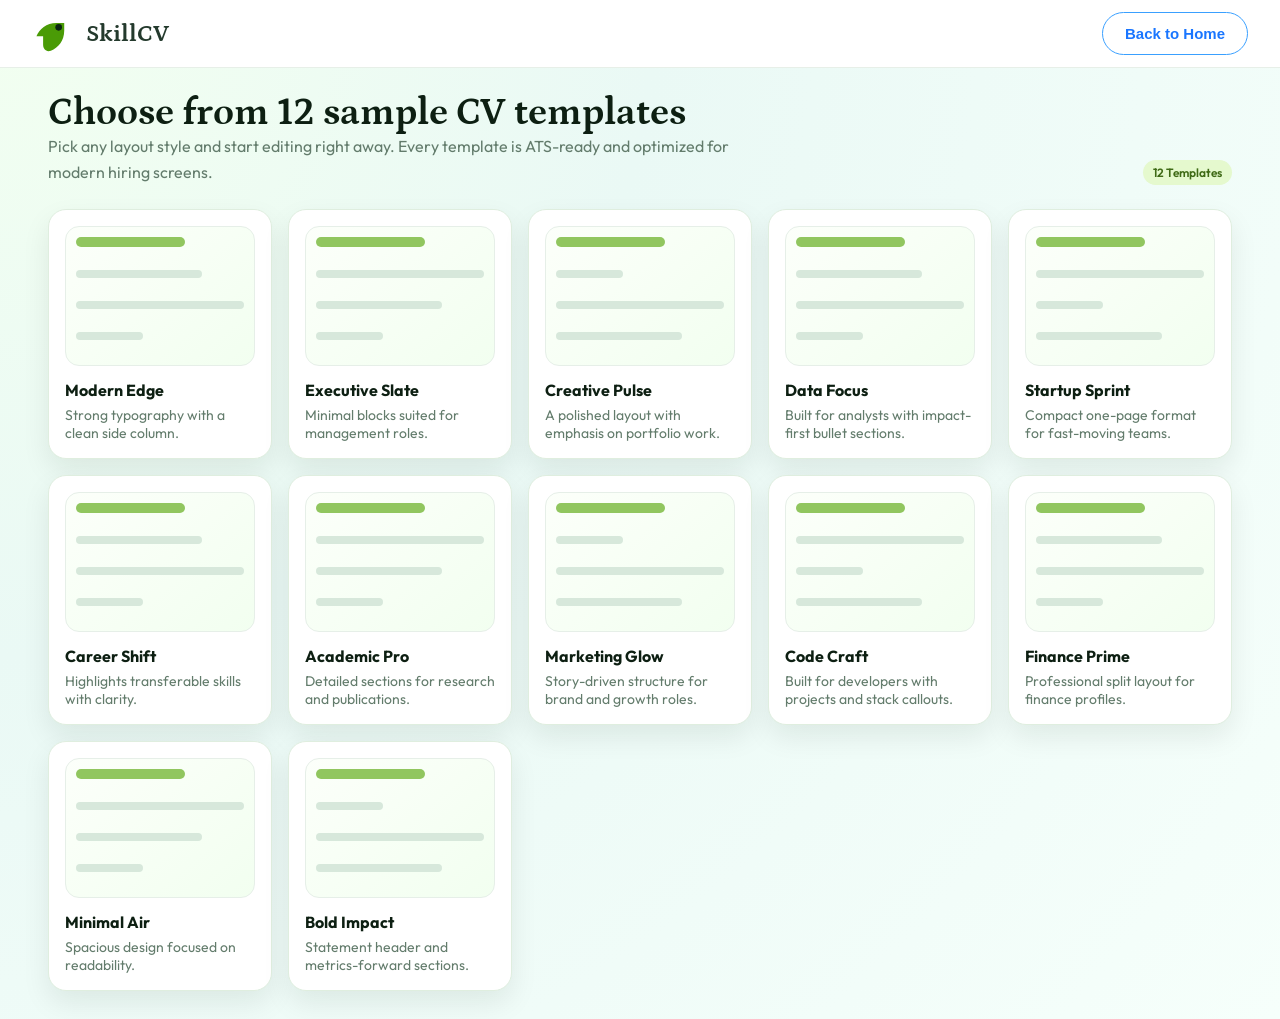
==== templates.html @ 5eb7d99f "Add templates page and implement navigation to it from home" ====
<!DOCTYPE html>
<html lang="en">
	<head>
		<meta charset="UTF-8" />
		<meta name="viewport" content="width=device-width, initial-scale=1.0" />
		<title>SkillCV - CV Templates</title>
		<link rel="stylesheet" href="style.css" />
		<link rel="preconnect" href="https://fonts.googleapis.com" />
		<link rel="preconnect" href="https://fonts.gstatic.com" crossorigin />
		<link
			href="https://fonts.googleapis.com/css2?family=Outfit:wght@300;400;500;600;700&family=Petrona:wght@400;500;600;700&display=swap"
			rel="stylesheet"
		/>
	</head>
	<body>
		<div class="page">
			<header class="site-header">
				<div class="brand">
					<span class="brand-mark" aria-hidden="true">
						<svg viewBox="0 0 36 36" role="img" aria-label="SkillCV logo">
							<path
								d="M4 20c2.5-6.5 9-12 18-12h7v7c0 9-5.5 15.5-12 18-4 1.5-7-1.2-7-5.5V20z"
								fill="currentColor"
							/>
							<circle cx="24" cy="12" r="3" fill="#0b2512" />
						</svg>
					</span>
					<div>
						<p class="brand-name">SkillCV</p>
					</div>
				</div>
				<nav class="site-nav">
					<button class="btn btn-ghost" onclick="window.location.href='index.html'">
						Back to Home
					</button>
				</nav>
			</header>

			<main class="templates-main">
				<section class="templates-header">
					<div>
						<h1>Choose from 12 sample CV templates</h1>
						<p>
							Pick any layout style and start editing right away. Every template is
							ATS-ready and optimized for modern hiring screens.
						</p>
					</div>
					<span class="template-chip">12 Templates</span>
				</section>

				<section class="templates-grid">
					<article class="template-card">
						<div class="template-preview">
							<div class="preview-line title"></div>
							<div class="preview-line mid"></div>
							<div class="preview-line"></div>
							<div class="preview-line short"></div>
						</div>
						<div class="template-meta">
							<h3>Modern Edge</h3>
							<p>Strong typography with a clean side column.</p>
						</div>
					</article>

					<article class="template-card">
						<div class="template-preview">
							<div class="preview-line title"></div>
							<div class="preview-line"></div>
							<div class="preview-line mid"></div>
							<div class="preview-line short"></div>
						</div>
						<div class="template-meta">
							<h3>Executive Slate</h3>
							<p>Minimal blocks suited for management roles.</p>
						</div>
					</article>

					<article class="template-card">
						<div class="template-preview">
							<div class="preview-line title"></div>
							<div class="preview-line short"></div>
							<div class="preview-line"></div>
							<div class="preview-line mid"></div>
						</div>
						<div class="template-meta">
							<h3>Creative Pulse</h3>
							<p>A polished layout with emphasis on portfolio work.</p>
						</div>
					</article>

					<article class="template-card">
						<div class="template-preview">
							<div class="preview-line title"></div>
							<div class="preview-line mid"></div>
							<div class="preview-line"></div>
							<div class="preview-line short"></div>
						</div>
						<div class="template-meta">
							<h3>Data Focus</h3>
							<p>Built for analysts with impact-first bullet sections.</p>
						</div>
					</article>

					<article class="template-card">
						<div class="template-preview">
							<div class="preview-line title"></div>
							<div class="preview-line"></div>
							<div class="preview-line short"></div>
							<div class="preview-line mid"></div>
						</div>
						<div class="template-meta">
							<h3>Startup Sprint</h3>
							<p>Compact one-page format for fast-moving teams.</p>
						</div>
					</article>

					<article class="template-card">
						<div class="template-preview">
							<div class="preview-line title"></div>
							<div class="preview-line mid"></div>
							<div class="preview-line"></div>
							<div class="preview-line short"></div>
						</div>
						<div class="template-meta">
							<h3>Career Shift</h3>
							<p>Highlights transferable skills with clarity.</p>
						</div>
					</article>

					<article class="template-card">
						<div class="template-preview">
							<div class="preview-line title"></div>
							<div class="preview-line"></div>
							<div class="preview-line mid"></div>
							<div class="preview-line short"></div>
						</div>
						<div class="template-meta">
							<h3>Academic Pro</h3>
							<p>Detailed sections for research and publications.</p>
						</div>
					</article>

					<article class="template-card">
						<div class="template-preview">
							<div class="preview-line title"></div>
							<div class="preview-line short"></div>
							<div class="preview-line"></div>
							<div class="preview-line mid"></div>
						</div>
						<div class="template-meta">
							<h3>Marketing Glow</h3>
							<p>Story-driven structure for brand and growth roles.</p>
						</div>
					</article>

					<article class="template-card">
						<div class="template-preview">
							<div class="preview-line title"></div>
							<div class="preview-line"></div>
							<div class="preview-line short"></div>
							<div class="preview-line mid"></div>
						</div>
						<div class="template-meta">
							<h3>Code Craft</h3>
							<p>Built for developers with projects and stack callouts.</p>
						</div>
					</article>

					<article class="template-card">
						<div class="template-preview">
							<div class="preview-line title"></div>
							<div class="preview-line mid"></div>
							<div class="preview-line"></div>
							<div class="preview-line short"></div>
						</div>
						<div class="template-meta">
							<h3>Finance Prime</h3>
							<p>Professional split layout for finance profiles.</p>
						</div>
					</article>

					<article class="template-card">
						<div class="template-preview">
							<div class="preview-line title"></div>
							<div class="preview-line"></div>
							<div class="preview-line mid"></div>
							<div class="preview-line short"></div>
						</div>
						<div class="template-meta">
							<h3>Minimal Air</h3>
							<p>Spacious design focused on readability.</p>
						</div>
					</article>

					<article class="template-card">
						<div class="template-preview">
							<div class="preview-line title"></div>
							<div class="preview-line short"></div>
							<div class="preview-line"></div>
							<div class="preview-line mid"></div>
						</div>
						<div class="template-meta">
							<h3>Bold Impact</h3>
							<p>Statement header and metrics-forward sections.</p>
						</div>
					</article>
				</section>
			</main>
		</div>
	</body>
</html>
---- style.css ----
:root {
	--lime-50: #f7ffe5;
	--lime-100: #eaffb0;
	--lime-200: #d5ff78;
	--lime-300: #b8f04e;
	--lime-400: #8de01c;
	--lime-500: #6bc30b;
	--lime-600: #4a9b06;
	--lime-700: #2f6b08;
	--lime-800: #1d4212;
	--ink: #0d1f12;
	--slate: #284136;
	--muted: #637c6c;
	--panel: #f0f8f2;
	--white: #ffffff;
	--shadow: 0 24px 60px rgba(12, 35, 20, 0.15);
	--radius: 22px;
}

* {
	box-sizing: border-box;
	margin: 0;
	padding: 0;
}

body {
	font-family: "Outfit", sans-serif;
	color: var(--ink);
	background: radial-gradient(circle at top left, #f2fff0 0%, #eaf9f5 40%, #f6fffb 100%);
	min-height: 100vh;
	overflow-x: hidden;
	font-size: 16px;
}

.page {
	max-width: 100%;
	margin: 0;
	padding: 0;
}

.site-header {
	display: flex;
	justify-content: space-between;
	align-items: center;
	gap: 24px;
	padding: 12px 32px;
	background: var(--white);
	border-bottom: 1px solid #e7efe8;
}

.brand {
	display: flex;
	align-items: center;
	gap: 14px;
}

.brand-mark {
	width: 40px;
	height: 40px;
	color: var(--lime-600);
	display: inline-flex;
}

.brand-name {
	font-family: "Petrona", serif;
	font-size: 24px;
	font-weight: 700;
	color: #243a2d;
}


main {
	padding: 12px 48px 12px;
	min-height: calc(100vh - 56px);
	display: grid;
	grid-template-rows: auto auto;
	gap: 8px;
}

.site-nav {
	display: flex;
	align-items: center;
	gap: 16px;
}

.nav-link {
	text-decoration: none;
	color: var(--slate);
	font-weight: 500;
	font-size: 14px;
}

.btn {
	border: 1px solid transparent;
	border-radius: 999px;
	padding: 12px 22px;
	font-weight: 600;
	font-size: 15px;
	cursor: pointer;
	transition: transform 0.2s ease, box-shadow 0.2s ease, background 0.2s ease;
}

.btn-primary {
	background: var(--lime-500);
	color: #142014;
	box-shadow: 0 12px 24px rgba(104, 195, 16, 0.25);
}

.btn-outline {
	background: transparent;
	border-color: var(--lime-600);
	color: #3a6a13;
}

.btn-ghost {
	background: var(--white);
	border-color: #3aa0ff;
	color: #1a76ff;
	box-shadow: none;
}

.btn:hover {
	transform: translateY(-2px);
}

.hero {
	display: grid;
	grid-template-columns: repeat(auto-fit, minmax(280px, 1fr));
	gap: 20px;
	align-items: center;
	padding: 4px 0 8px;
	min-height: calc(100vh - 220px);
}

.templates-main {
	padding: 24px 48px 28px;
	display: grid;
	gap: 24px;
}

.templates-header {
	display: flex;
	justify-content: space-between;
	align-items: flex-end;
	gap: 20px;
	flex-wrap: wrap;
}

.templates-header p {
	color: var(--muted);
	max-width: 720px;
	line-height: 1.6;
}

.templates-grid {
	display: grid;
	grid-template-columns: repeat(auto-fit, minmax(220px, 1fr));
	gap: 16px;
}

.template-card {
	background: var(--white);
	border: 1px solid #dfeedf;
	border-radius: 18px;
	padding: 16px;
	box-shadow: 0 12px 28px rgba(13, 31, 18, 0.08);
	display: grid;
	gap: 14px;
}

.template-preview {
	height: 140px;
	border-radius: 14px;
	border: 1px solid #e6efe8;
	background: linear-gradient(140deg, #fcfffa, #f2fff0);
	padding: 10px;
	display: grid;
	gap: 7px;
}

.preview-line {
	height: 8px;
	border-radius: 999px;
	background: #d7e8db;
}

.preview-line.title {
	width: 65%;
	background: #91c65f;
	height: 10px;
}

.preview-line.short {
	width: 40%;
}

.preview-line.mid {
	width: 75%;
}

.template-meta {
	display: grid;
	gap: 6px;
}

.template-meta h3 {
	font-size: 16px;
}

.template-meta p {
	font-size: 14px;
	color: var(--muted);
}

.template-chip {
	width: fit-content;
	padding: 5px 10px;
	border-radius: 999px;
	font-size: 12px;
	font-weight: 600;
	background: #e5f9ce;
	color: #3f6a16;
}

.hero-copy {
	display: flex;
	flex-direction: column;
	gap: 14px;
}

.hero-kicker {
	display: flex;
	align-items: center;
	gap: 10px;
	color: #2c4a3d;
	font-size: 14px;
}

.dot {
	width: 10px;
	height: 10px;
	border-radius: 50%;
	background: var(--lime-400);
	box-shadow: 0 0 0 6px rgba(141, 224, 28, 0.2);
}

h1 {
	font-family: "Petrona", serif;
	font-size: clamp(2.4rem, 2.8vw, 3.2rem);
	line-height: 1.1;
}

h1 span {
	color: #4a8f11;
	display: block;
}

h2 {
	font-family: "Petrona", serif;
	font-size: clamp(1.8rem, 2.2vw, 2.4rem);
	color: #1a2a1d;
}

.hero-subtitle {
	color: var(--muted);
	font-size: 17px;
	line-height: 1.7;
	max-width: 520px;
}

.hero-actions {
	display: flex;
	gap: 16px;
	flex-wrap: wrap;
}

.hero-metrics {
	display: flex;
	gap: 14px;
	flex-wrap: wrap;
}

.metric {
	background: var(--white);
	border: 1px solid #e2f2e8;
	padding: 10px 14px;
	border-radius: 14px;
	min-width: 150px;
	box-shadow: 0 10px 20px rgba(16, 32, 20, 0.08);
}

.metric-value {
	font-size: 24px;
	font-weight: 700;
	color: #4b8f14;
}

.metric-label {
	font-size: 14px;
	color: var(--muted);
}

.hero-visual {
	position: relative;
	display: grid;
	place-items: center;
	justify-self: end;
}

.section-heading {
	display: grid;
	gap: 10px;
	max-width: 520px;
}

.section-heading p {
	color: var(--muted);
	line-height: 1.6;
}

.eyebrow {
	text-transform: uppercase;
	letter-spacing: 0.18em;
	font-size: 11px;
	color: #4c6b55;
	font-weight: 600;
}

.feature-grid {
	margin-top: 40px;
	display: grid;
	gap: 24px;
}

.feature-cards {
	display: grid;
	grid-template-columns: repeat(auto-fit, minmax(220px, 1fr));
	gap: 18px;
}

.feature-card {
	background: var(--white);
	border: 1px solid #e3f1e6;
	border-radius: 18px;
	padding: 18px;
	box-shadow: 0 16px 30px rgba(10, 28, 16, 0.06);
}

.feature-card h3 {
	font-size: 16px;
	margin-bottom: 8px;
}

.feature-card p {
	color: var(--muted);
	font-size: 14px;
	line-height: 1.6;
}

.steps {
	margin-top: 46px;
	display: grid;
	gap: 22px;
}

.steps-panel {
	background: linear-gradient(135deg, #f3ffe9, #f6fff7);
	border-radius: 22px;
	padding: 24px;
	border: 1px solid #e2f1e4;
	display: grid;
	gap: 20px;
	grid-template-columns: repeat(auto-fit, minmax(220px, 1fr));
}

.steps-panel p {
	color: var(--muted);
	line-height: 1.6;
}

.step-list {
	display: grid;
	gap: 14px;
}

.step {
	background: var(--white);
	border-radius: 16px;
	padding: 14px 16px;
	border: 1px solid #e6f0e8;
	display: grid;
	gap: 6px;
}

.step span {
	font-weight: 700;
	color: #4a8f11;
}

.step p {
	color: #2f4636;
}

.stats-row {
	display: grid;
	grid-template-columns: repeat(auto-fit, minmax(160px, 1fr));
	gap: 18px;
}

.stat-card {
	background: var(--white);
	border-radius: 16px;
	padding: 16px 18px;
	border: 1px solid #e6f0e8;
}

.stat-value {
	font-size: 24px;
	font-weight: 700;
	color: #4b8f14;
}

.stat-label {
	font-size: 13px;
	color: var(--muted);
}

.testimonials {
	margin-top: 46px;
	display: grid;
	gap: 22px;
}

.testimonial-grid {
	display: grid;
	grid-template-columns: repeat(auto-fit, minmax(220px, 1fr));
	gap: 18px;
}

.testimonial {
	background: var(--white);
	border-radius: 18px;
	padding: 18px;
	border: 1px solid #e7f1ea;
	box-shadow: 0 14px 26px rgba(9, 24, 14, 0.06);
}

.testimonial p {
	color: #2c4a3d;
	line-height: 1.6;
}

.testimonial span {
	display: block;
	margin-top: 12px;
	font-size: 13px;
	color: var(--muted);
}

.cta {
	margin-top: 0;
	background: #1a2a1d;
	color: var(--white);
	padding: 26px 30px;
	border-radius: 22px;
	display: flex;
	justify-content: space-between;
	align-items: center;
	gap: 20px;
}

.cta h2 {
	color: var(--white);
}

.cta p {
	color: #cde3d1;
}

.window {
	background: var(--white);
	border-radius: var(--radius);
	box-shadow: var(--shadow);
	width: min(490px, 90vw);
	overflow: hidden;
	animation: floatIn 0.8s ease;
}

.window-top {
	display: flex;
	gap: 6px;
	padding: 10px 14px;
	background: var(--panel);
}

.window-top span {
	width: 12px;
	height: 12px;
	border-radius: 50%;
	background: #d2e7d8;
}

.window-body {
	padding: 10px;
	background: linear-gradient(180deg, #f7fff1 0%, #ffffff 100%);
	position: relative;
}

.cv-card {
	background: var(--white);
	border-radius: 18px;
	padding: 10px;
	border: 1px solid #edf4ee;
}

.cv-header {
	display: grid;
	grid-template-columns: auto 1fr auto;
	gap: 12px;
	align-items: center;
	padding-bottom: 8px;
	border-bottom: 1px solid #eef2ee;
}

.avatar {
	width: 54px;
	height: 54px;
	border-radius: 16px;
	background: linear-gradient(135deg, #c8ff96, #8ddf24);
}

.cv-name {
	font-weight: 600;
	font-size: 16px;
}

.cv-title {
	font-size: 13px;
	color: var(--slate);
}

.cv-meta {
	font-size: 11px;
	color: var(--muted);
}

.cv-actions {
	display: flex;
	flex-direction: column;
	gap: 6px;
	font-size: 10px;
	color: var(--slate);
}

.cv-actions span {
	padding: 4px 6px;
	border-radius: 8px;
	background: #f1f6f2;
	text-align: center;
}

.cv-columns {
	display: grid;
	grid-template-columns: 1fr 1.2fr;
	gap: 8px;
	margin-top: 8px;
	font-size: 10.5px;
	color: var(--slate);
}

.cv-block h3 {
	font-size: 10px;
	text-transform: uppercase;
	letter-spacing: 0.08em;
	color: var(--lime-700);
	margin-bottom: 6px;
}

.cv-block ul {
	list-style: none;
	display: grid;
	gap: 4px;
	margin: 8px 0;
}

.cv-block li {
	background: #f4f8f4;
	padding: 4px 6px;
	border-radius: 8px;
}

.role {
	font-weight: 600;
	margin-top: 6px;
}

.role span {
	display: block;
	font-size: 10px;
	color: var(--muted);
	font-weight: 400;
}

.tag {
	position: absolute;
	right: 18px;
	bottom: 10px;
	background: #e4ffbf;
	color: var(--lime-700);
	padding: 5px 8px;
	border-radius: 999px;
	font-size: 10px;
	font-weight: 600;
}

.float-card {
	position: absolute;
	background: var(--white);
	border-radius: 16px;
	padding: 10px 12px;
	box-shadow: 0 18px 40px rgba(12, 35, 20, 0.2);
}

.float-card.ideas {
	left: -24px;
	bottom: -12px;
	width: 190px;
	animation: floatUp 1s ease 0.2s both;
}

.float-card.ideas h4 {
	font-size: 12px;
	color: var(--lime-700);
	margin-bottom: 8px;
}

.float-card.ideas ul {
	list-style: none;
	display: grid;
	gap: 6px;
	font-size: 10px;
	color: var(--slate);
}

.float-card.badge {
	right: 4px;
	top: 30px;
	display: flex;
	align-items: center;
	gap: 8px;
	font-size: 10px;
	color: var(--slate);
	animation: floatUp 1s ease 0.4s both;
}

.check {
	background: #e1ffbe;
	padding: 4px 8px;
	border-radius: 999px;
	font-weight: 600;
}

.logos {
	margin-top: 40px;
	display: flex;
	align-items: center;
	gap: 20px;
	flex-wrap: wrap;
	color: var(--muted);
}

.logo-row {
	display: flex;
	flex-wrap: wrap;
	gap: 18px;
	font-weight: 600;
	color: #9db3a3;
}

@keyframes floatIn {
	from {
		opacity: 0;
		transform: translateY(16px) scale(0.98);
	}
	to {
		opacity: 1;
		transform: translateY(0) scale(1);
	}
}

@keyframes floatUp {
	from {
		opacity: 0;
		transform: translateY(20px);
	}
	to {
		opacity: 1;
		transform: translateY(0);
	}
}

@media (max-width: 900px) {
	.site-header {
		padding: 16px 18px;
		align-items: center;
		flex-direction: column;
	}

	.site-nav {
		flex-wrap: wrap;
	}

	.hero-visual {
		margin-top: 20px;
		justify-self: stretch;
	}

	.float-card.ideas {
		position: static;
		margin-top: 16px;
	}

	.cta {
		flex-direction: column;
		align-items: flex-start;
	}

	.float-card.badge {
		position: static;
		margin-top: 12px;
	}

	.window {
		width: 100%;
	}
}

@media (max-width: 600px) {
	main {
		padding: 16px 16px 20px;
		min-height: auto;
	}

	.templates-main {
		padding: 16px;
	}

	.hero {
		gap: 24px;
		min-height: auto;
		padding: 6px 0 16px;
	}

	h1 {
		font-size: clamp(2.1rem, 8vw, 2.8rem);
	}

	.cv-columns {
		grid-template-columns: 1fr;
	}

	.hero-actions {
		flex-direction: column;
		align-items: flex-start;
	}

	.hero-metrics {
		flex-direction: column;
	}

	.metric {
		min-width: 0;
		width: 100%;
	}

	.cta {
		padding: 18px;
		border-radius: 18px;
	}

	.btn {
		width: 100%;
		justify-content: center;
	}

	.site-nav {
		display: none;
	}
}
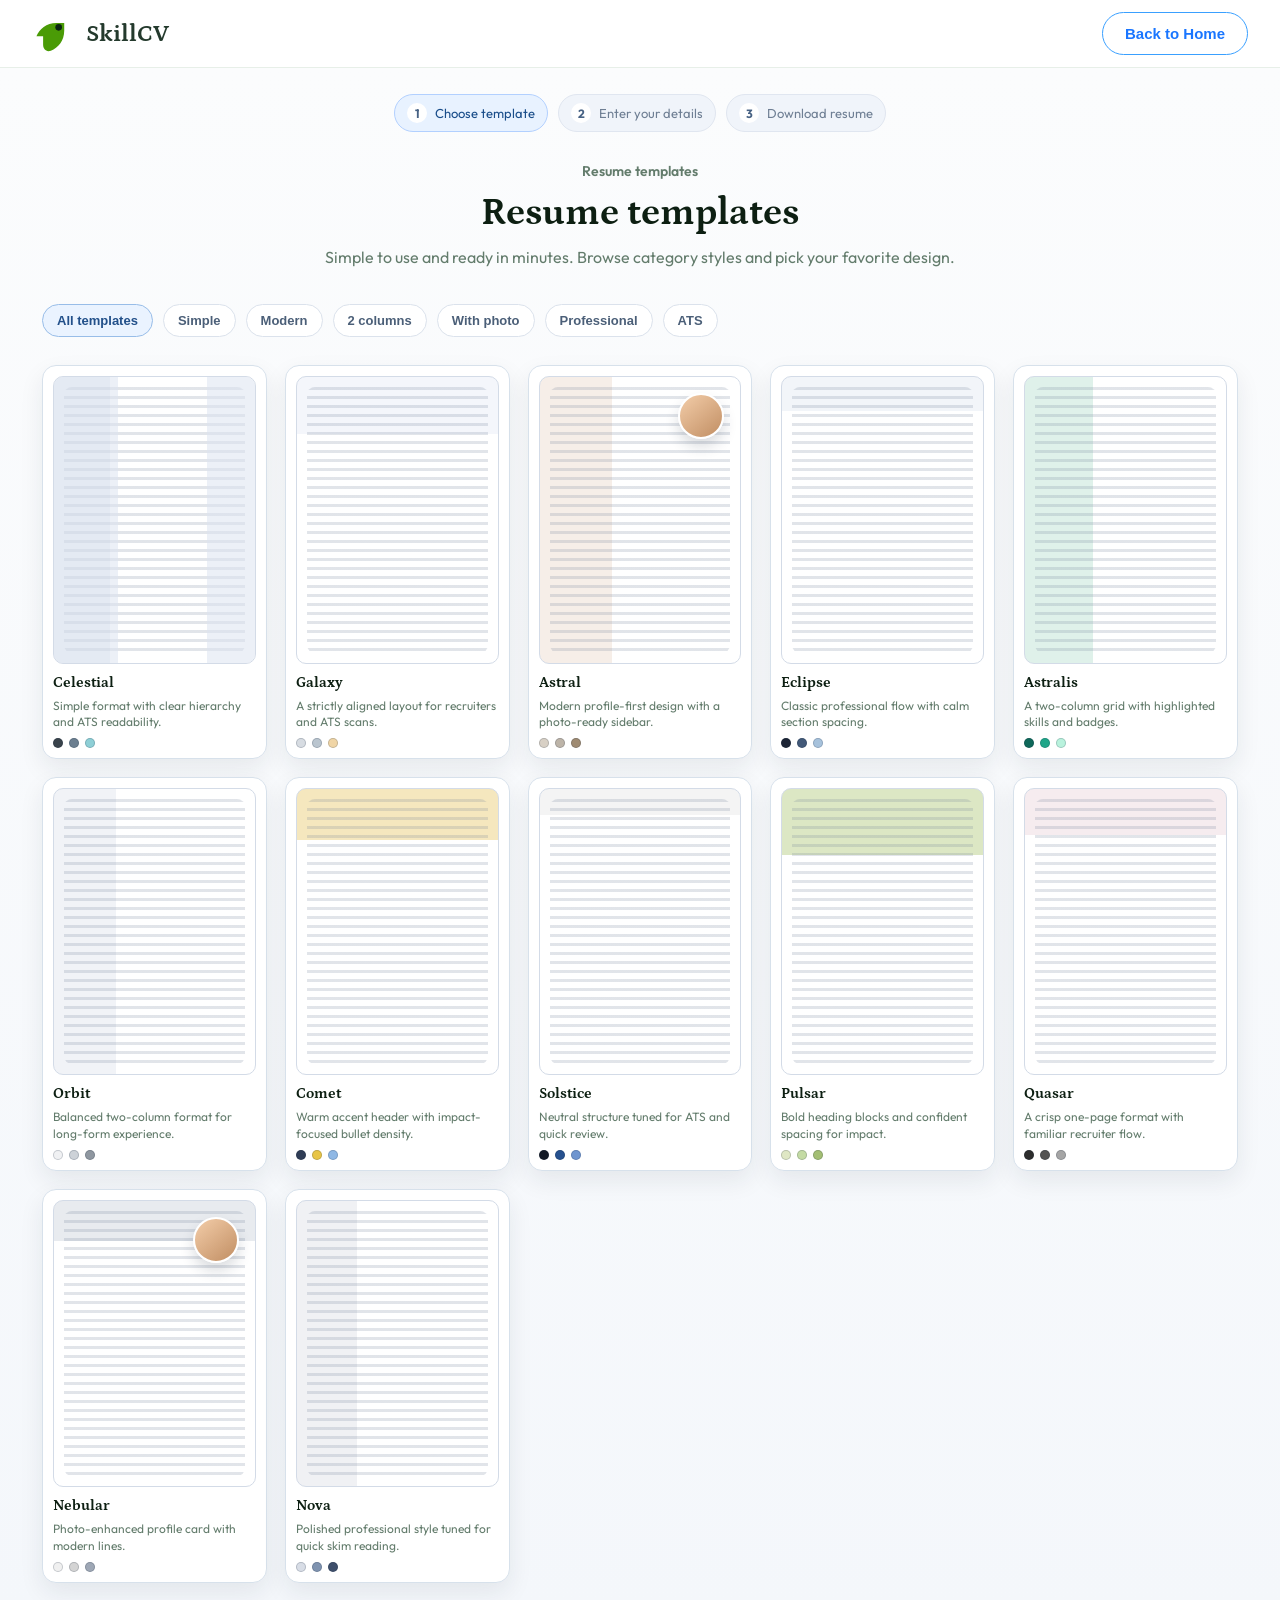
==== commit cecc50ee: "Refactor templates page layout and enhance styling for improved user experience" ====
--- a/templates.html
+++ b/templates.html
@@ -37,175 +37,195 @@
 			</header>
 
 			<main class="templates-main">
-				<section class="templates-header">
-					<div>
-						<h1>Choose from 12 sample CV templates</h1>
-						<p>
-							Pick any layout style and start editing right away. Every template is
-							ATS-ready and optimized for modern hiring screens.
-						</p>
-					</div>
-					<span class="template-chip">12 Templates</span>
-				</section>
-
-				<section class="templates-grid">
-					<article class="template-card">
-						<div class="template-preview">
-							<div class="preview-line title"></div>
-							<div class="preview-line mid"></div>
-							<div class="preview-line"></div>
-							<div class="preview-line short"></div>
-						</div>
-						<div class="template-meta">
-							<h3>Modern Edge</h3>
-							<p>Strong typography with a clean side column.</p>
-						</div>
-					</article>
-
-					<article class="template-card">
-						<div class="template-preview">
-							<div class="preview-line title"></div>
-							<div class="preview-line"></div>
-							<div class="preview-line mid"></div>
-							<div class="preview-line short"></div>
-						</div>
-						<div class="template-meta">
-							<h3>Executive Slate</h3>
-							<p>Minimal blocks suited for management roles.</p>
-						</div>
-					</article>
-
-					<article class="template-card">
-						<div class="template-preview">
-							<div class="preview-line title"></div>
-							<div class="preview-line short"></div>
-							<div class="preview-line"></div>
-							<div class="preview-line mid"></div>
-						</div>
-						<div class="template-meta">
-							<h3>Creative Pulse</h3>
-							<p>A polished layout with emphasis on portfolio work.</p>
-						</div>
-					</article>
-
-					<article class="template-card">
-						<div class="template-preview">
-							<div class="preview-line title"></div>
-							<div class="preview-line mid"></div>
-							<div class="preview-line"></div>
-							<div class="preview-line short"></div>
-						</div>
-						<div class="template-meta">
-							<h3>Data Focus</h3>
-							<p>Built for analysts with impact-first bullet sections.</p>
-						</div>
-					</article>
-
-					<article class="template-card">
-						<div class="template-preview">
-							<div class="preview-line title"></div>
-							<div class="preview-line"></div>
-							<div class="preview-line short"></div>
-							<div class="preview-line mid"></div>
-						</div>
-						<div class="template-meta">
-							<h3>Startup Sprint</h3>
-							<p>Compact one-page format for fast-moving teams.</p>
-						</div>
-					</article>
-
-					<article class="template-card">
-						<div class="template-preview">
-							<div class="preview-line title"></div>
-							<div class="preview-line mid"></div>
-							<div class="preview-line"></div>
-							<div class="preview-line short"></div>
-						</div>
-						<div class="template-meta">
-							<h3>Career Shift</h3>
-							<p>Highlights transferable skills with clarity.</p>
-						</div>
-					</article>
-
-					<article class="template-card">
-						<div class="template-preview">
-							<div class="preview-line title"></div>
-							<div class="preview-line"></div>
-							<div class="preview-line mid"></div>
-							<div class="preview-line short"></div>
-						</div>
-						<div class="template-meta">
-							<h3>Academic Pro</h3>
-							<p>Detailed sections for research and publications.</p>
-						</div>
-					</article>
-
-					<article class="template-card">
-						<div class="template-preview">
-							<div class="preview-line title"></div>
-							<div class="preview-line short"></div>
-							<div class="preview-line"></div>
-							<div class="preview-line mid"></div>
-						</div>
-						<div class="template-meta">
-							<h3>Marketing Glow</h3>
-							<p>Story-driven structure for brand and growth roles.</p>
-						</div>
-					</article>
-
-					<article class="template-card">
-						<div class="template-preview">
-							<div class="preview-line title"></div>
-							<div class="preview-line"></div>
-							<div class="preview-line short"></div>
-							<div class="preview-line mid"></div>
-						</div>
-						<div class="template-meta">
-							<h3>Code Craft</h3>
-							<p>Built for developers with projects and stack callouts.</p>
-						</div>
-					</article>
-
-					<article class="template-card">
-						<div class="template-preview">
-							<div class="preview-line title"></div>
-							<div class="preview-line mid"></div>
-							<div class="preview-line"></div>
-							<div class="preview-line short"></div>
-						</div>
-						<div class="template-meta">
-							<h3>Finance Prime</h3>
-							<p>Professional split layout for finance profiles.</p>
-						</div>
-					</article>
-
-					<article class="template-card">
-						<div class="template-preview">
-							<div class="preview-line title"></div>
-							<div class="preview-line"></div>
-							<div class="preview-line mid"></div>
-							<div class="preview-line short"></div>
-						</div>
-						<div class="template-meta">
-							<h3>Minimal Air</h3>
-							<p>Spacious design focused on readability.</p>
-						</div>
-					</article>
-
-					<article class="template-card">
-						<div class="template-preview">
-							<div class="preview-line title"></div>
-							<div class="preview-line short"></div>
-							<div class="preview-line"></div>
-							<div class="preview-line mid"></div>
-						</div>
-						<div class="template-meta">
-							<h3>Bold Impact</h3>
-							<p>Statement header and metrics-forward sections.</p>
+				<section class="templates-steps" aria-label="Resume setup steps">
+					<div class="step-pill active">
+						<span class="step-index">1</span>
+						<span>Choose template</span>
+					</div>
+					<div class="step-pill">
+						<span class="step-index">2</span>
+						<span>Enter your details</span>
+					</div>
+					<div class="step-pill">
+						<span class="step-index">3</span>
+						<span>Download resume</span>
+					</div>
+				</section>
+
+				<section class="templates-header templates-header-centered">
+					<p class="templates-overline">Resume templates</p>
+					<h1>Resume templates</h1>
+					<p>
+						Simple to use and ready in minutes. Browse category styles and pick your
+						favorite design.
+					</p>
+				</section>
+
+				<section class="templates-filter-row" aria-label="Template categories">
+					<button class="filter-chip is-active" data-filter="all">All templates</button>
+					<button class="filter-chip" data-filter="simple">Simple</button>
+					<button class="filter-chip" data-filter="modern">Modern</button>
+					<button class="filter-chip" data-filter="twocol">2 columns</button>
+					<button class="filter-chip" data-filter="photo">With photo</button>
+					<button class="filter-chip" data-filter="professional">Professional</button>
+					<button class="filter-chip" data-filter="ats">ATS</button>
+				</section>
+
+				<section class="templates-market-grid">
+					<article class="template-market-card" data-tags="simple ats professional">
+						<div class="template-sheet variant-a">
+							<div class="sheet-col left"></div>
+							<div class="sheet-col right"></div>
+						</div>
+						<div class="template-card-footer">
+							<h3>Celestial</h3>
+							<p>Simple format with clear hierarchy and ATS readability.</p>
+							<div class="dot-palette">
+								<span style="--dot:#39434b"></span><span style="--dot:#6c7f90"></span><span style="--dot:#8ecfd6"></span>
+							</div>
+						</div>
+					</article>
+
+					<article class="template-market-card" data-tags="simple ats">
+						<div class="template-sheet variant-b"></div>
+						<div class="template-card-footer">
+							<h3>Galaxy</h3>
+							<p>A strictly aligned layout for recruiters and ATS scans.</p>
+							<div class="dot-palette">
+								<span style="--dot:#d7dce2"></span><span style="--dot:#bac5cf"></span><span style="--dot:#f0d5a6"></span>
+							</div>
+						</div>
+					</article>
+
+					<article class="template-market-card" data-tags="photo professional modern">
+						<div class="template-sheet variant-c with-photo"></div>
+						<div class="template-card-footer">
+							<h3>Astral</h3>
+							<p>Modern profile-first design with a photo-ready sidebar.</p>
+							<div class="dot-palette">
+								<span style="--dot:#d8d0c5"></span><span style="--dot:#bdb4a8"></span><span style="--dot:#9f8b72"></span>
+							</div>
+						</div>
+					</article>
+
+					<article class="template-market-card" data-tags="simple professional">
+						<div class="template-sheet variant-d"></div>
+						<div class="template-card-footer">
+							<h3>Eclipse</h3>
+							<p>Classic professional flow with calm section spacing.</p>
+							<div class="dot-palette">
+								<span style="--dot:#1c2435"></span><span style="--dot:#425978"></span><span style="--dot:#a7c2dc"></span>
+							</div>
+						</div>
+					</article>
+
+					<article class="template-market-card" data-tags="modern twocol">
+						<div class="template-sheet variant-e"></div>
+						<div class="template-card-footer">
+							<h3>Astralis</h3>
+							<p>A two-column grid with highlighted skills and badges.</p>
+							<div class="dot-palette">
+								<span style="--dot:#0f685a"></span><span style="--dot:#1fa689"></span><span style="--dot:#b9f2dd"></span>
+							</div>
+						</div>
+					</article>
+
+					<article class="template-market-card" data-tags="twocol ats professional">
+						<div class="template-sheet variant-f"></div>
+						<div class="template-card-footer">
+							<h3>Orbit</h3>
+							<p>Balanced two-column format for long-form experience.</p>
+							<div class="dot-palette">
+								<span style="--dot:#f0f1f3"></span><span style="--dot:#cdd2d8"></span><span style="--dot:#8f97a0"></span>
+							</div>
+						</div>
+					</article>
+
+					<article class="template-market-card" data-tags="modern professional">
+						<div class="template-sheet variant-g"></div>
+						<div class="template-card-footer">
+							<h3>Comet</h3>
+							<p>Warm accent header with impact-focused bullet density.</p>
+							<div class="dot-palette">
+								<span style="--dot:#2f3d56"></span><span style="--dot:#e8c547"></span><span style="--dot:#8fb8e5"></span>
+							</div>
+						</div>
+					</article>
+
+					<article class="template-market-card" data-tags="ats simple">
+						<div class="template-sheet variant-h"></div>
+						<div class="template-card-footer">
+							<h3>Solstice</h3>
+							<p>Neutral structure tuned for ATS and quick review.</p>
+							<div class="dot-palette">
+								<span style="--dot:#131925"></span><span style="--dot:#26518f"></span><span style="--dot:#6f95cf"></span>
+							</div>
+						</div>
+					</article>
+
+					<article class="template-market-card" data-tags="modern professional">
+						<div class="template-sheet variant-i"></div>
+						<div class="template-card-footer">
+							<h3>Pulsar</h3>
+							<p>Bold heading blocks and confident spacing for impact.</p>
+							<div class="dot-palette">
+								<span style="--dot:#dfe7c4"></span><span style="--dot:#c4dba4"></span><span style="--dot:#a3be73"></span>
+							</div>
+						</div>
+					</article>
+
+					<article class="template-market-card" data-tags="simple ats">
+						<div class="template-sheet variant-j"></div>
+						<div class="template-card-footer">
+							<h3>Quasar</h3>
+							<p>A crisp one-page format with familiar recruiter flow.</p>
+							<div class="dot-palette">
+								<span style="--dot:#2d2d2d"></span><span style="--dot:#535353"></span><span style="--dot:#a5a5a5"></span>
+							</div>
+						</div>
+					</article>
+
+					<article class="template-market-card" data-tags="photo modern">
+						<div class="template-sheet variant-k with-photo"></div>
+						<div class="template-card-footer">
+							<h3>Nebular</h3>
+							<p>Photo-enhanced profile card with modern lines.</p>
+							<div class="dot-palette">
+								<span style="--dot:#f0f0f0"></span><span style="--dot:#d4d4d4"></span><span style="--dot:#9ea7b5"></span>
+							</div>
+						</div>
+					</article>
+
+					<article class="template-market-card" data-tags="professional twocol">
+						<div class="template-sheet variant-l"></div>
+						<div class="template-card-footer">
+							<h3>Nova</h3>
+							<p>Polished professional style tuned for quick skim reading.</p>
+							<div class="dot-palette">
+								<span style="--dot:#d8dde6"></span><span style="--dot:#7f93b0"></span><span style="--dot:#3e4f6b"></span>
+							</div>
 						</div>
 					</article>
 				</section>
 			</main>
 		</div>
+		<script>
+			const filterChips = document.querySelectorAll(".filter-chip");
+			const templateCards = document.querySelectorAll(".template-market-card");
+
+			filterChips.forEach((chip) => {
+				chip.addEventListener("click", () => {
+					filterChips.forEach((node) => node.classList.remove("is-active"));
+					chip.classList.add("is-active");
+					const selected = chip.dataset.filter;
+
+					templateCards.forEach((card) => {
+						const tags = card.dataset.tags || "";
+						const visible = selected === "all" || tags.includes(selected);
+						card.style.display = visible ? "grid" : "none";
+					});
+				});
+			});
+		</script>
 	</body>
 </html>
--- a/style.css
+++ b/style.css
@@ -134,93 +134,273 @@
 }
 
 .templates-main {
-	padding: 24px 48px 28px;
-	display: grid;
-	gap: 24px;
+	padding: 18px 42px 28px;
+	display: grid;
+	gap: 18px;
+	background: linear-gradient(180deg, #fbfcfd 0%, #f4f7fb 100%);
 }
 
 .templates-header {
-	display: flex;
-	justify-content: space-between;
-	align-items: flex-end;
-	gap: 20px;
+	display: grid;
+	gap: 10px;
+}
+
+.templates-header p {
+	color: var(--muted);
+	max-width: 760px;
+	line-height: 1.6;
+}
+
+.templates-header-centered {
+	text-align: center;
+	justify-items: center;
+	padding: 6px 0 14px;
+}
+
+.templates-overline {
+	font-size: 14px;
+	font-weight: 600;
+	color: #2360a3;
+}
+
+.templates-steps {
+	display: flex;
+	align-items: center;
+	justify-content: center;
+	gap: 10px;
+	padding: 8px 0 4px;
 	flex-wrap: wrap;
 }
 
-.templates-header p {
-	color: var(--muted);
-	max-width: 720px;
-	line-height: 1.6;
-}
-
-.templates-grid {
-	display: grid;
-	grid-template-columns: repeat(auto-fit, minmax(220px, 1fr));
-	gap: 16px;
-}
-
-.template-card {
+.step-pill {
+	display: inline-flex;
+	align-items: center;
+	gap: 8px;
+	font-size: 13px;
+	color: #6f7f94;
+	padding: 8px 12px;
+	border-radius: 999px;
+	background: #f0f4fa;
+	border: 1px solid #e0e6f0;
+}
+
+.step-pill.active {
+	background: #e8f2ff;
+	border-color: #b2d0ff;
+	color: #194d8a;
+}
+
+.step-index {
+	display: inline-grid;
+	place-items: center;
+	width: 20px;
+	height: 20px;
+	border-radius: 50%;
+	background: #ffffff;
+	font-size: 12px;
+	font-weight: 700;
+	color: #476284;
+}
+
+.templates-filter-row {
+	display: flex;
+	align-items: center;
+	gap: 10px;
+	overflow-x: auto;
+	padding: 2px 0 10px;
+	scrollbar-width: thin;
+}
+
+.filter-chip {
+	border: 1px solid #dbe2ec;
+	background: #ffffff;
+	color: #4b5f78;
+	border-radius: 999px;
+	padding: 8px 14px;
+	font-size: 13px;
+	font-weight: 600;
+	cursor: pointer;
+	white-space: nowrap;
+	transition: all 0.2s ease;
+}
+
+.filter-chip:hover {
+	border-color: #aec7e9;
+	color: #2b4f7c;
+}
+
+.filter-chip.is-active {
+	background: #eaf3ff;
+	color: #22508a;
+	border-color: #98bde8;
+}
+
+.templates-market-grid {
+	display: grid;
+	grid-template-columns: repeat(auto-fill, minmax(220px, 1fr));
+	gap: 18px;
+}
+
+.template-market-card {
 	background: var(--white);
-	border: 1px solid #dfeedf;
-	border-radius: 18px;
-	padding: 16px;
-	box-shadow: 0 12px 28px rgba(13, 31, 18, 0.08);
-	display: grid;
-	gap: 14px;
-}
-
-.template-preview {
-	height: 140px;
+	border: 1px solid #d7e1eb;
 	border-radius: 14px;
-	border: 1px solid #e6efe8;
-	background: linear-gradient(140deg, #fcfffa, #f2fff0);
 	padding: 10px;
+	box-shadow: 0 10px 24px rgba(25, 38, 56, 0.08);
+	display: grid;
+	gap: 10px;
+	animation: cardIn 0.45s ease both;
+}
+
+.template-market-card:nth-child(3n + 2) {
+	animation-delay: 0.08s;
+}
+
+.template-market-card:nth-child(3n + 3) {
+	animation-delay: 0.16s;
+}
+
+.template-sheet {
+	position: relative;
+	aspect-ratio: 3 / 4.25;
+	border-radius: 10px;
+	border: 1px solid #d3dbe7;
+	background: #ffffff;
+	overflow: hidden;
+}
+
+.template-sheet::before {
+	content: "";
+	position: absolute;
+	inset: 10px;
+	border-radius: 8px;
+	background-image: repeating-linear-gradient(
+		to bottom,
+		rgba(107, 123, 148, 0.2),
+		rgba(107, 123, 148, 0.2) 3px,
+		transparent 3px,
+		transparent 9px
+	);
+}
+
+.sheet-col {
+	position: absolute;
+	top: 0;
+	bottom: 0;
+	background: rgba(220, 228, 241, 0.55);
+}
+
+.sheet-col.left {
+	left: 0;
+	width: 32%;
+}
+
+.sheet-col.right {
+	right: 0;
+	width: 24%;
+}
+
+.with-photo::after {
+	content: "";
+	position: absolute;
+	top: 16px;
+	right: 16px;
+	width: 42px;
+	height: 42px;
+	border-radius: 50%;
+	background: linear-gradient(140deg, #f3cda9, #c18e63);
+	border: 2px solid #ffffff;
+	box-shadow: 0 8px 14px rgba(30, 42, 60, 0.16);
+}
+
+.variant-a {
+	background: linear-gradient(90deg, #eef2f7 0 28%, #ffffff 28%);
+}
+
+.variant-b {
+	background: linear-gradient(180deg, #f4f6fb 0 20%, #ffffff 20%);
+}
+
+.variant-c {
+	background: linear-gradient(90deg, #f6eee8 0 36%, #ffffff 36%);
+}
+
+.variant-d {
+	background: linear-gradient(180deg, #f2f5f9 0 12%, #ffffff 12%);
+}
+
+.variant-e {
+	background: linear-gradient(90deg, #dff1ea 0 34%, #ffffff 34%);
+}
+
+.variant-f {
+	background: linear-gradient(90deg, #f1f3f7 0 31%, #ffffff 31%);
+}
+
+.variant-g {
+	background: linear-gradient(180deg, #f5e7be 0 18%, #ffffff 18%);
+}
+
+.variant-h {
+	background: linear-gradient(180deg, #f4f4f4 0 9%, #ffffff 9%);
+}
+
+.variant-i {
+	background: linear-gradient(180deg, #dce7c4 0 23%, #ffffff 23%);
+}
+
+.variant-j {
+	background: linear-gradient(180deg, #f6ecef 0 16%, #ffffff 16%);
+}
+
+.variant-k {
+	background: linear-gradient(180deg, #e8ebef 0 14%, #ffffff 14%);
+}
+
+.variant-l {
+	background: linear-gradient(90deg, #f0f1f4 0 30%, #ffffff 30%);
+}
+
+.template-card-footer {
 	display: grid;
 	gap: 7px;
 }
 
-.preview-line {
-	height: 8px;
-	border-radius: 999px;
-	background: #d7e8db;
-}
-
-.preview-line.title {
-	width: 65%;
-	background: #91c65f;
+.template-card-footer h3 {
+	font-size: 15px;
+	font-family: "Petrona", serif;
+}
+
+
+.template-card-footer p {
+	font-size: 12px;
+	color: var(--muted);
+	line-height: 1.4;
+}
+
+.dot-palette {
+	display: flex;
+	align-items: center;
+	gap: 6px;
+}
+
+.dot-palette span {
+	width: 10px;
 	height: 10px;
-}
-
-.preview-line.short {
-	width: 40%;
-}
-
-.preview-line.mid {
-	width: 75%;
-}
-
-.template-meta {
-	display: grid;
-	gap: 6px;
-}
-
-.template-meta h3 {
-	font-size: 16px;
-}
-
-.template-meta p {
-	font-size: 14px;
-	color: var(--muted);
-}
-
-.template-chip {
-	width: fit-content;
-	padding: 5px 10px;
-	border-radius: 999px;
-	font-size: 12px;
-	font-weight: 600;
-	background: #e5f9ce;
-	color: #3f6a16;
+	border-radius: 50%;
+	background: var(--dot, #8aa0ba);
+	border: 1px solid rgba(22, 37, 58, 0.2);
+}
+
+@keyframes cardIn {
+	from {
+		opacity: 0;
+		transform: translateY(12px);
+	}
+	to {
+		opacity: 1;
+		transform: translateY(0);
+	}
 }
 
 .hero-copy {
@@ -707,6 +887,23 @@
 		flex-direction: column;
 	}
 
+	.templates-main {
+		padding: 16px 18px 24px;
+	}
+
+	.templates-market-grid {
+		grid-template-columns: repeat(2, minmax(0, 1fr));
+	}
+
+	.templates-steps {
+		justify-content: flex-start;
+	}
+
+	.templates-header-centered {
+		justify-items: flex-start;
+		text-align: left;
+	}
+
 	.site-nav {
 		flex-wrap: wrap;
 	}
@@ -743,7 +940,31 @@
 	}
 
 	.templates-main {
-		padding: 16px;
+		padding: 14px;
+		gap: 14px;
+	}
+
+	.templates-market-grid {
+		grid-template-columns: 1fr;
+		gap: 14px;
+	}
+
+	.templates-filter-row {
+		padding-bottom: 4px;
+	}
+
+	.filter-chip {
+		font-size: 12px;
+		padding: 8px 12px;
+	}
+
+	.templates-steps {
+		gap: 8px;
+	}
+
+	.step-pill {
+		font-size: 12px;
+		padding: 7px 10px;
 	}
 
 	.hero {
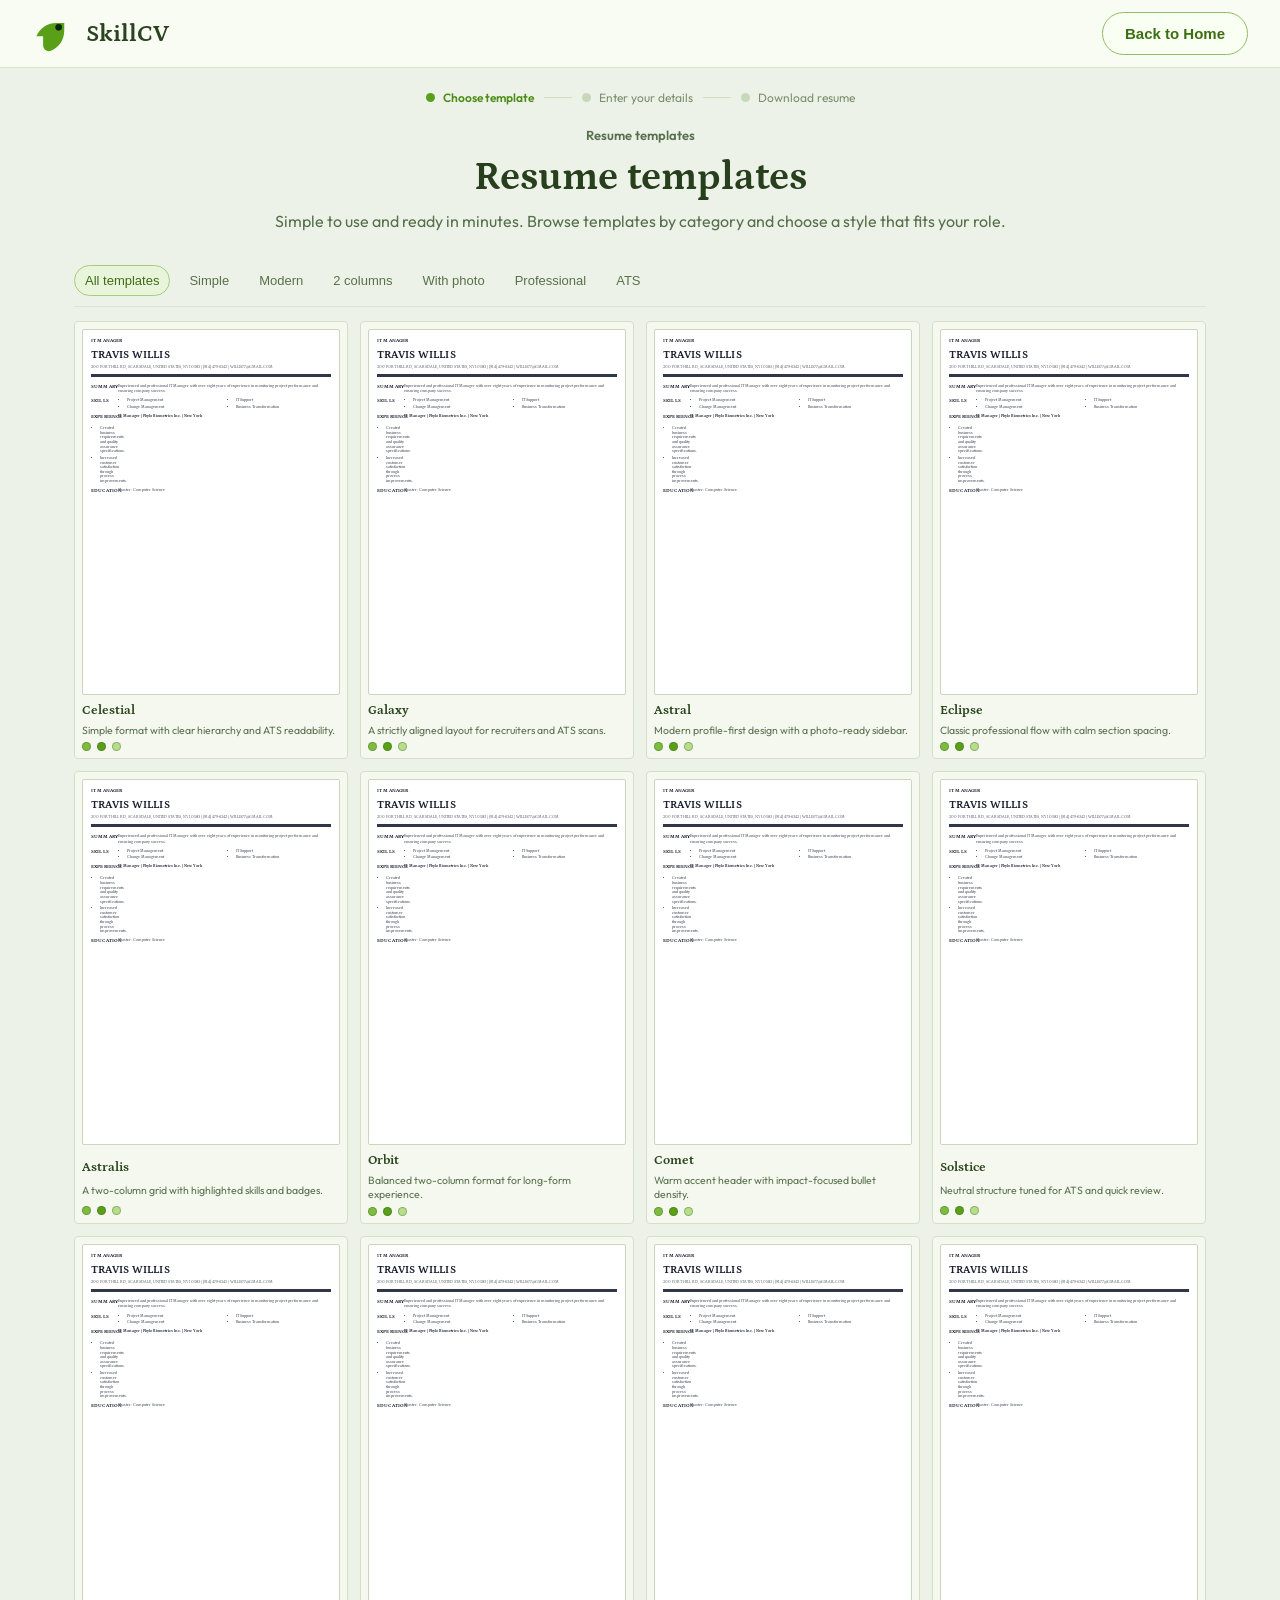
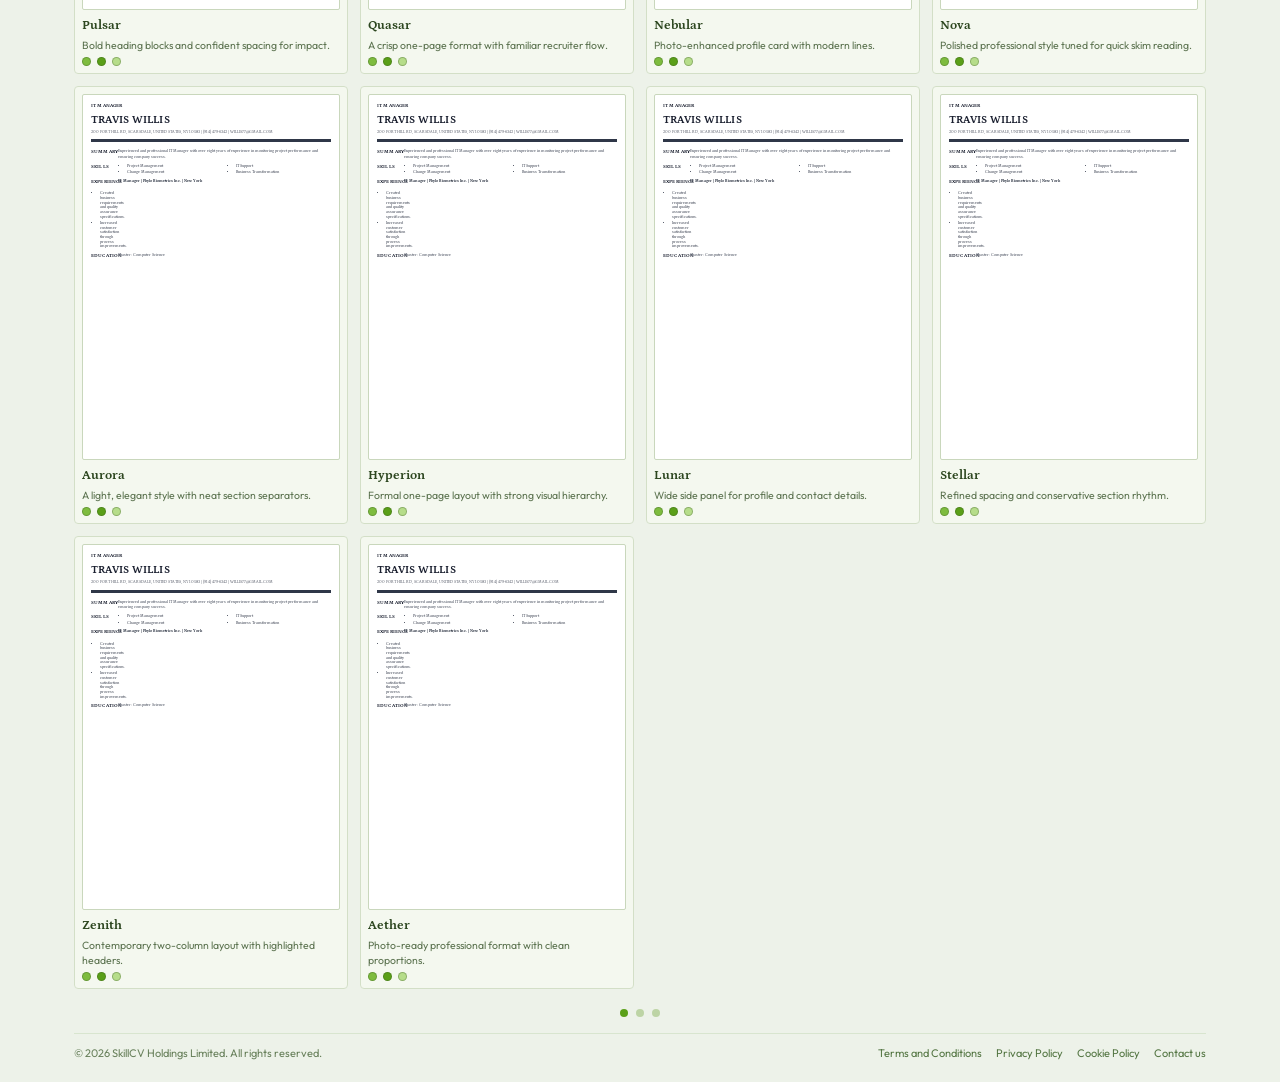
==== commit ed0792e7: "Enhance templates page layout and styling for improved user experience" ====
--- a/templates.html
+++ b/templates.html
@@ -12,7 +12,7 @@
 			rel="stylesheet"
 		/>
 	</head>
-	<body>
+	<body class="templates-page">
 		<div class="page">
 			<header class="site-header">
 				<div class="brand">
@@ -30,24 +30,24 @@
 					</div>
 				</div>
 				<nav class="site-nav">
-					<button class="btn btn-ghost" onclick="window.location.href='index.html'">
-						Back to Home
-					</button>
+					<button class="btn btn-ghost" onclick="window.location.href='index.html'">Back to Home</button>
 				</nav>
 			</header>
 
 			<main class="templates-main">
-				<section class="templates-steps" aria-label="Resume setup steps">
-					<div class="step-pill active">
-						<span class="step-index">1</span>
+				<section class="templates-steps templates-steps-line" aria-label="Resume setup steps">
+					<div class="flow-step active">
+						<span class="flow-dot"></span>
 						<span>Choose template</span>
 					</div>
-					<div class="step-pill">
-						<span class="step-index">2</span>
+					<div class="flow-separator"></div>
+					<div class="flow-step">
+						<span class="flow-dot"></span>
 						<span>Enter your details</span>
 					</div>
-					<div class="step-pill">
-						<span class="step-index">3</span>
+					<div class="flow-separator"></div>
+					<div class="flow-step">
+						<span class="flow-dot"></span>
 						<span>Download resume</span>
 					</div>
 				</section>
@@ -56,8 +56,8 @@
 					<p class="templates-overline">Resume templates</p>
 					<h1>Resume templates</h1>
 					<p>
-						Simple to use and ready in minutes. Browse category styles and pick your
-						favorite design.
+						Simple to use and ready in minutes. Browse templates by category and choose
+						a style that fits your role.
 					</p>
 				</section>
 
@@ -206,10 +206,134 @@
 							</div>
 						</div>
 					</article>
-				</section>
+
+					<article class="template-market-card" data-tags="modern professional">
+						<div class="template-sheet variant-j"></div>
+						<div class="template-card-footer">
+							<h3>Aurora</h3>
+							<p>A light, elegant style with neat section separators.</p>
+							<div class="dot-palette">
+								<span style="--dot:#f0e8ef"></span><span style="--dot:#d9c1d4"></span><span style="--dot:#a6789c"></span>
+							</div>
+						</div>
+					</article>
+
+					<article class="template-market-card" data-tags="simple ats">
+						<div class="template-sheet variant-b"></div>
+						<div class="template-card-footer">
+							<h3>Hyperion</h3>
+							<p>Formal one-page layout with strong visual hierarchy.</p>
+							<div class="dot-palette">
+								<span style="--dot:#232934"></span><span style="--dot:#556779"></span><span style="--dot:#8fb2c4"></span>
+							</div>
+						</div>
+					</article>
+
+					<article class="template-market-card" data-tags="professional twocol">
+						<div class="template-sheet variant-f"></div>
+						<div class="template-card-footer">
+							<h3>Lunar</h3>
+							<p>Wide side panel for profile and contact details.</p>
+							<div class="dot-palette">
+								<span style="--dot:#d7dde2"></span><span style="--dot:#b2c3ce"></span><span style="--dot:#8a9aa8"></span>
+							</div>
+						</div>
+					</article>
+
+					<article class="template-market-card" data-tags="simple professional">
+						<div class="template-sheet variant-d"></div>
+						<div class="template-card-footer">
+							<h3>Stellar</h3>
+							<p>Refined spacing and conservative section rhythm.</p>
+							<div class="dot-palette">
+								<span style="--dot:#e8edf2"></span><span style="--dot:#9ab2c7"></span><span style="--dot:#597896"></span>
+							</div>
+						</div>
+					</article>
+
+					<article class="template-market-card" data-tags="modern twocol">
+						<div class="template-sheet variant-i"></div>
+						<div class="template-card-footer">
+							<h3>Zenith</h3>
+							<p>Contemporary two-column layout with highlighted headers.</p>
+							<div class="dot-palette">
+								<span style="--dot:#d4e2bf"></span><span style="--dot:#a9bf82"></span><span style="--dot:#728c4c"></span>
+							</div>
+						</div>
+					</article>
+
+					<article class="template-market-card" data-tags="photo professional">
+						<div class="template-sheet variant-k with-photo"></div>
+						<div class="template-card-footer">
+							<h3>Aether</h3>
+							<p>Photo-ready professional format with clean proportions.</p>
+							<div class="dot-palette">
+								<span style="--dot:#e3d7d7"></span><span style="--dot:#bd9a9a"></span><span style="--dot:#886b6b"></span>
+							</div>
+						</div>
+					</article>
+				</section>
+
+				<section class="templates-pagination" aria-label="Template pagination dots">
+					<span class="page-dot active"></span>
+					<span class="page-dot"></span>
+					<span class="page-dot"></span>
+				</section>
+
+				<footer class="templates-footer">
+					<p>© 2026 SkillCV Holdings Limited. All rights reserved.</p>
+					<div class="footer-links">
+						<a href="#">Terms and Conditions</a>
+						<a href="#">Privacy Policy</a>
+						<a href="#">Cookie Policy</a>
+						<a href="#">Contact us</a>
+					</div>
+				</footer>
 			</main>
 		</div>
 		<script>
+			const resumePreviewMarkup = `
+				<div class="classic-preview">
+					<p class="r-role">IT MANAGER</p>
+					<h4 class="r-name">TRAVIS WILLIS</h4>
+					<p class="r-contact">200 FORT HILL RD, SCARSDALE, UNITED STATES, NY 10583 | (914) 479-6342 | WILLIS77@GMAIL.COM</p>
+					<div class="r-rule"></div>
+					<div class="r-section">
+						<p class="r-heading">SUMMARY</p>
+						<p class="r-copy">Experienced and professional IT Manager with over eight years of experience in monitoring project performance and ensuring company success.</p>
+					</div>
+					<div class="r-section split">
+						<p class="r-heading">SKILLS</p>
+						<div class="r-columns">
+							<ul>
+								<li>Project Management</li>
+								<li>Change Management</li>
+							</ul>
+							<ul>
+								<li>IT Support</li>
+								<li>Business Transformation</li>
+							</ul>
+						</div>
+					</div>
+					<div class="r-section">
+						<p class="r-heading">EXPERIENCE</p>
+						<p class="r-job">IT Manager | Phylo Biometrics Inc. | New York</p>
+						<ul class="r-bullets">
+							<li>Created business requirements and quality assurance specifications.</li>
+							<li>Increased customer satisfaction through process improvements.</li>
+						</ul>
+					</div>
+					<div class="r-section">
+						<p class="r-heading">EDUCATION</p>
+						<p class="r-copy">Master: Computer Science</p>
+					</div>
+				</div>
+			`;
+
+			document.querySelectorAll(".template-sheet").forEach((sheet) => {
+				sheet.innerHTML = resumePreviewMarkup;
+			});
+
 			const filterChips = document.querySelectorAll(".filter-chip");
 			const templateCards = document.querySelectorAll(".template-market-card");
 
--- a/style.css
+++ b/style.css
@@ -134,10 +134,12 @@
 }
 
 .templates-main {
-	padding: 18px 42px 28px;
-	display: grid;
-	gap: 18px;
-	background: linear-gradient(180deg, #fbfcfd 0%, #f4f7fb 100%);
+	max-width: 1140px;
+	margin: 0 auto;
+	padding: 16px 24px 20px;
+	display: grid;
+	gap: 14px;
+	background: #ffffff;
 }
 
 .templates-header {
@@ -146,7 +148,7 @@
 }
 
 .templates-header p {
-	color: var(--muted);
+	color: #607189;
 	max-width: 760px;
 	line-height: 1.6;
 }
@@ -154,101 +156,117 @@
 .templates-header-centered {
 	text-align: center;
 	justify-items: center;
-	padding: 6px 0 14px;
+	padding: 2px 0 8px;
 }
 
 .templates-overline {
-	font-size: 14px;
+	font-size: 13px;
 	font-weight: 600;
-	color: #2360a3;
+	color: #2f80d0;
+}
+
+.templates-header-centered h1 {
+	font-size: clamp(2.1rem, 3.1vw, 3rem);
+	color: #22364f;
 }
 
 .templates-steps {
 	display: flex;
 	align-items: center;
 	justify-content: center;
-	gap: 10px;
-	padding: 8px 0 4px;
+	gap: 8px;
+	padding: 6px 0 0;
 	flex-wrap: wrap;
 }
 
-.step-pill {
+.templates-steps-line {
+	flex-wrap: nowrap;
+	overflow-x: auto;
+	padding-bottom: 2px;
+}
+
+.flow-step {
 	display: inline-flex;
 	align-items: center;
 	gap: 8px;
-	font-size: 13px;
-	color: #6f7f94;
-	padding: 8px 12px;
-	border-radius: 999px;
-	background: #f0f4fa;
-	border: 1px solid #e0e6f0;
-}
-
-.step-pill.active {
-	background: #e8f2ff;
-	border-color: #b2d0ff;
-	color: #194d8a;
-}
-
-.step-index {
+	font-size: 12px;
+	color: #8a97a8;
+	padding: 2px 2px;
+	white-space: nowrap;
+}
+
+.flow-step.active {
+	color: #2f80d0;
+	font-weight: 600;
+}
+
+.flow-dot {
 	display: inline-grid;
 	place-items: center;
-	width: 20px;
-	height: 20px;
+	width: 9px;
+	height: 9px;
 	border-radius: 50%;
-	background: #ffffff;
-	font-size: 12px;
-	font-weight: 700;
-	color: #476284;
+	background: #d1dae6;
+}
+
+.flow-step.active .flow-dot {
+	background: #2f80d0;
+}
+
+.flow-separator {
+	width: 28px;
+	height: 1px;
+	background: #d6dee8;
 }
 
 .templates-filter-row {
 	display: flex;
 	align-items: center;
-	gap: 10px;
+	gap: 8px;
 	overflow-x: auto;
-	padding: 2px 0 10px;
+	padding: 8px 0 10px;
 	scrollbar-width: thin;
+	border-bottom: 1px solid #e6ebf1;
 }
 
 .filter-chip {
-	border: 1px solid #dbe2ec;
-	background: #ffffff;
-	color: #4b5f78;
+	border: 1px solid transparent;
+	background: transparent;
+	color: #6c7e94;
 	border-radius: 999px;
-	padding: 8px 14px;
+	padding: 7px 10px;
 	font-size: 13px;
-	font-weight: 600;
+	font-weight: 500;
 	cursor: pointer;
 	white-space: nowrap;
 	transition: all 0.2s ease;
 }
 
 .filter-chip:hover {
-	border-color: #aec7e9;
+	border-color: #d1dbea;
 	color: #2b4f7c;
 }
 
 .filter-chip.is-active {
-	background: #eaf3ff;
+	background: #eef5ff;
 	color: #22508a;
-	border-color: #98bde8;
+	border-color: #c2d7f5;
 }
 
 .templates-market-grid {
 	display: grid;
-	grid-template-columns: repeat(auto-fill, minmax(220px, 1fr));
-	gap: 18px;
+	grid-template-columns: repeat(3, minmax(0, 1fr));
+	gap: 16px;
 }
 
 .template-market-card {
 	background: var(--white);
-	border: 1px solid #d7e1eb;
-	border-radius: 14px;
-	padding: 10px;
-	box-shadow: 0 10px 24px rgba(25, 38, 56, 0.08);
-	display: grid;
-	gap: 10px;
+	border: 1px solid #e1e6ee;
+	border-radius: 8px;
+	padding: 8px;
+	box-shadow: 0 4px 16px rgba(28, 42, 62, 0.06);
+	display: grid;
+	gap: 8px;
 	animation: cardIn 0.45s ease both;
 }
 
@@ -262,9 +280,9 @@
 
 .template-sheet {
 	position: relative;
-	aspect-ratio: 3 / 4.25;
-	border-radius: 10px;
-	border: 1px solid #d3dbe7;
+	aspect-ratio: 3 / 4.18;
+	border-radius: 4px;
+	border: 1px solid #d9e0ea;
 	background: #ffffff;
 	overflow: hidden;
 }
@@ -272,14 +290,14 @@
 .template-sheet::before {
 	content: "";
 	position: absolute;
-	inset: 10px;
-	border-radius: 8px;
+	inset: 10px 9px;
+	border-radius: 2px;
 	background-image: repeating-linear-gradient(
 		to bottom,
-		rgba(107, 123, 148, 0.2),
-		rgba(107, 123, 148, 0.2) 3px,
+		rgba(104, 121, 146, 0.22),
+		rgba(104, 121, 146, 0.22) 2px,
 		transparent 3px,
-		transparent 9px
+		transparent 8px
 	);
 }
 
@@ -303,14 +321,14 @@
 .with-photo::after {
 	content: "";
 	position: absolute;
-	top: 16px;
-	right: 16px;
-	width: 42px;
-	height: 42px;
+	top: 12px;
+	right: 12px;
+	width: 36px;
+	height: 36px;
 	border-radius: 50%;
 	background: linear-gradient(140deg, #f3cda9, #c18e63);
 	border: 2px solid #ffffff;
-	box-shadow: 0 8px 14px rgba(30, 42, 60, 0.16);
+	box-shadow: 0 5px 12px rgba(30, 42, 60, 0.14);
 }
 
 .variant-a {
@@ -363,18 +381,18 @@
 
 .template-card-footer {
 	display: grid;
-	gap: 7px;
+	gap: 5px;
 }
 
 .template-card-footer h3 {
-	font-size: 15px;
+	font-size: 14px;
 	font-family: "Petrona", serif;
 }
 
 
 .template-card-footer p {
-	font-size: 12px;
-	color: var(--muted);
+	font-size: 11px;
+	color: #6e7f95;
 	line-height: 1.4;
 }
 
@@ -385,11 +403,310 @@
 }
 
 .dot-palette span {
-	width: 10px;
-	height: 10px;
+	width: 9px;
+	height: 9px;
 	border-radius: 50%;
 	background: var(--dot, #8aa0ba);
 	border: 1px solid rgba(22, 37, 58, 0.2);
+}
+
+.templates-pagination {
+	display: flex;
+	justify-content: center;
+	gap: 8px;
+	padding: 6px 0 0;
+}
+
+.page-dot {
+	width: 8px;
+	height: 8px;
+	border-radius: 50%;
+	background: #c5cfde;
+}
+
+.page-dot.active {
+	background: #2f80d0;
+}
+
+.templates-footer {
+	margin-top: 2px;
+	padding: 12px 0 2px;
+	border-top: 1px solid #e6ebf1;
+	display: flex;
+	justify-content: space-between;
+	align-items: center;
+	gap: 12px;
+	flex-wrap: wrap;
+	font-size: 11px;
+	color: #7f8ea3;
+}
+
+.footer-links {
+	display: flex;
+	align-items: center;
+	gap: 14px;
+	flex-wrap: wrap;
+}
+
+.footer-links a {
+	color: #6f8198;
+	text-decoration: none;
+}
+
+.footer-links a:hover {
+	text-decoration: underline;
+}
+
+.templates-page {
+	background: #edf2e9;
+	color: #1e2a1b;
+}
+
+.templates-page .site-header {
+	background: #f8fcf2;
+	border-bottom: 1px solid #d6e6cc;
+}
+
+.templates-page .brand-name {
+	color: #2a4320;
+}
+
+.templates-page .brand-mark {
+	color: #5a9f18;
+}
+
+.templates-page .btn-ghost {
+	border-color: #92bc62;
+	color: #3d6f12;
+	background: #f9fff3;
+}
+
+.templates-page .templates-main {
+	max-width: 1180px;
+	padding-top: 14px;
+	background: transparent;
+}
+
+.templates-page .templates-overline {
+	color: #4e8d17;
+}
+
+.templates-page .templates-header-centered h1 {
+	font-family: "Petrona", serif;
+	font-weight: 700;
+	color: #283f1d;
+}
+
+.templates-page .templates-header p {
+	color: #57704c;
+}
+
+.templates-page .templates-market-grid {
+	grid-template-columns: repeat(4, minmax(0, 1fr));
+	gap: 12px;
+}
+
+.templates-page .template-market-card {
+	background: #f4f8ef;
+	border: 1px solid #d3dfc7;
+	border-radius: 4px;
+	padding: 7px;
+	box-shadow: none;
+}
+
+.templates-page .template-sheet {
+	aspect-ratio: 3 / 4.25;
+	background: #ffffff;
+	border-radius: 2px;
+	border: 1px solid #c9d7bc;
+	padding: 8px;
+}
+
+.templates-page .template-sheet::before,
+.templates-page .sheet-col,
+.templates-page .with-photo::after {
+	display: none;
+}
+
+.templates-page .variant-a,
+.templates-page .variant-b,
+.templates-page .variant-c,
+.templates-page .variant-d,
+.templates-page .variant-e,
+.templates-page .variant-f,
+.templates-page .variant-g,
+.templates-page .variant-h,
+.templates-page .variant-i,
+.templates-page .variant-j,
+.templates-page .variant-k,
+.templates-page .variant-l {
+	background: #ffffff;
+}
+
+.classic-preview {
+	font-family: "Petrona", serif;
+	font-size: 6.2px;
+	color: #1b2030;
+	line-height: 1.35;
+	height: 100%;
+	display: grid;
+	grid-auto-rows: min-content;
+	gap: 4px;
+	overflow: hidden;
+}
+
+.classic-preview .r-role {
+	font-size: 5px;
+	font-weight: 700;
+	letter-spacing: 0.03em;
+}
+
+.classic-preview .r-name {
+	font-size: 11px;
+	line-height: 1;
+	margin-top: 1px;
+	font-weight: 700;
+	letter-spacing: 0.02em;
+}
+
+.classic-preview .r-contact {
+	font-size: 3.7px;
+	color: #4e5361;
+	line-height: 1.2;
+}
+
+.classic-preview .r-rule {
+	height: 3px;
+	background: #2f3748;
+	margin: 1px 0 3px;
+}
+
+.classic-preview .r-section {
+	display: grid;
+	grid-template-columns: 22px 1fr;
+	gap: 5px;
+	align-items: start;
+}
+
+.classic-preview .r-heading {
+	font-size: 4.8px;
+	font-weight: 700;
+	letter-spacing: 0.03em;
+}
+
+.classic-preview .r-copy {
+	font-size: 3.8px;
+	color: #2f3748;
+}
+
+.classic-preview .r-columns {
+	display: grid;
+	grid-template-columns: 1fr 1fr;
+	gap: 2px 4px;
+}
+
+.classic-preview ul {
+	list-style: disc;
+	padding-left: 9px;
+	margin: 0;
+	display: grid;
+	gap: 2px;
+}
+
+.classic-preview li {
+	font-size: 3.7px;
+	color: #293041;
+	line-height: 1.25;
+}
+
+.classic-preview .r-job {
+	font-size: 4px;
+	font-weight: 700;
+	color: #222a39;
+}
+
+.classic-preview .r-bullets {
+	margin-top: 1px;
+}
+
+.templates-page .template-card-footer h3 {
+	font-family: "Petrona", serif;
+	font-size: 13px;
+	color: #2d4720;
+}
+
+.templates-page .template-card-footer p {
+	font-size: 10.5px;
+	color: #5c7350;
+}
+
+.templates-page .dot-palette span {
+	border-color: rgba(54, 88, 31, 0.35);
+	background: #7ebc3f !important;
+}
+
+.templates-page .dot-palette span:nth-child(2) {
+	background: #5a9f18 !important;
+}
+
+.templates-page .dot-palette span:nth-child(3) {
+	background: #b6dd8a !important;
+}
+
+.templates-page .flow-step {
+	color: #7c8f6e;
+}
+
+.templates-page .flow-step.active {
+	color: #4e8d17;
+}
+
+.templates-page .flow-dot {
+	background: #c7d8b8;
+}
+
+.templates-page .flow-step.active .flow-dot {
+	background: #5a9f18;
+}
+
+.templates-page .flow-separator {
+	background: #cfe0c1;
+}
+
+.templates-page .templates-filter-row {
+	border-bottom-color: #d8e5cf;
+}
+
+.templates-page .filter-chip {
+	color: #587149;
+}
+
+.templates-page .filter-chip:hover {
+	border-color: #b9d59d;
+	color: #3f651f;
+}
+
+.templates-page .filter-chip.is-active {
+	background: #e9f5db;
+	border-color: #a7cb7f;
+	color: #3f6c16;
+}
+
+.templates-page .templates-pagination .page-dot {
+	background: #bdd4a5;
+}
+
+.templates-page .templates-pagination .page-dot.active {
+	background: #5a9f18;
+}
+
+.templates-page .templates-footer {
+	border-top-color: #d8e5cf;
+	color: #68805b;
+}
+
+.templates-page .footer-links a {
+	color: #547643;
 }
 
 @keyframes cardIn {
@@ -888,20 +1205,38 @@
 	}
 
 	.templates-main {
-		padding: 16px 18px 24px;
+		padding: 14px 14px 20px;
 	}
 
 	.templates-market-grid {
 		grid-template-columns: repeat(2, minmax(0, 1fr));
 	}
 
+	.templates-page .classic-preview {
+		font-size: 7px;
+		gap: 4px;
+	}
+
+	.templates-page .classic-preview .r-name {
+		font-size: 14px;
+	}
+
+	.templates-page .classic-preview .r-section {
+		grid-template-columns: 28px 1fr;
+	}
+
 	.templates-steps {
 		justify-content: flex-start;
 	}
 
 	.templates-header-centered {
-		justify-items: flex-start;
-		text-align: left;
+		justify-items: center;
+		text-align: center;
+	}
+
+	.templates-footer {
+		justify-content: center;
+		text-align: center;
 	}
 
 	.site-nav {
@@ -949,8 +1284,20 @@
 		gap: 14px;
 	}
 
+	.templates-page .template-sheet {
+		padding: 10px;
+	}
+
+	.templates-page .classic-preview {
+		font-size: 7.2px;
+	}
+
+	.templates-page .classic-preview .r-name {
+		font-size: 14px;
+	}
+
 	.templates-filter-row {
-		padding-bottom: 4px;
+		padding-bottom: 6px;
 	}
 
 	.filter-chip {
@@ -962,9 +1309,26 @@
 		gap: 8px;
 	}
 
-	.step-pill {
+	.flow-separator {
+		width: 18px;
+	}
+
+	.flow-step {
 		font-size: 12px;
-		padding: 7px 10px;
+	}
+
+	.templates-header-centered h1 {
+		font-size: clamp(1.85rem, 8vw, 2.3rem);
+	}
+
+	.templates-footer {
+		font-size: 10px;
+		padding-top: 10px;
+	}
+
+	.footer-links {
+		justify-content: center;
+		gap: 10px;
 	}
 
 	.hero {
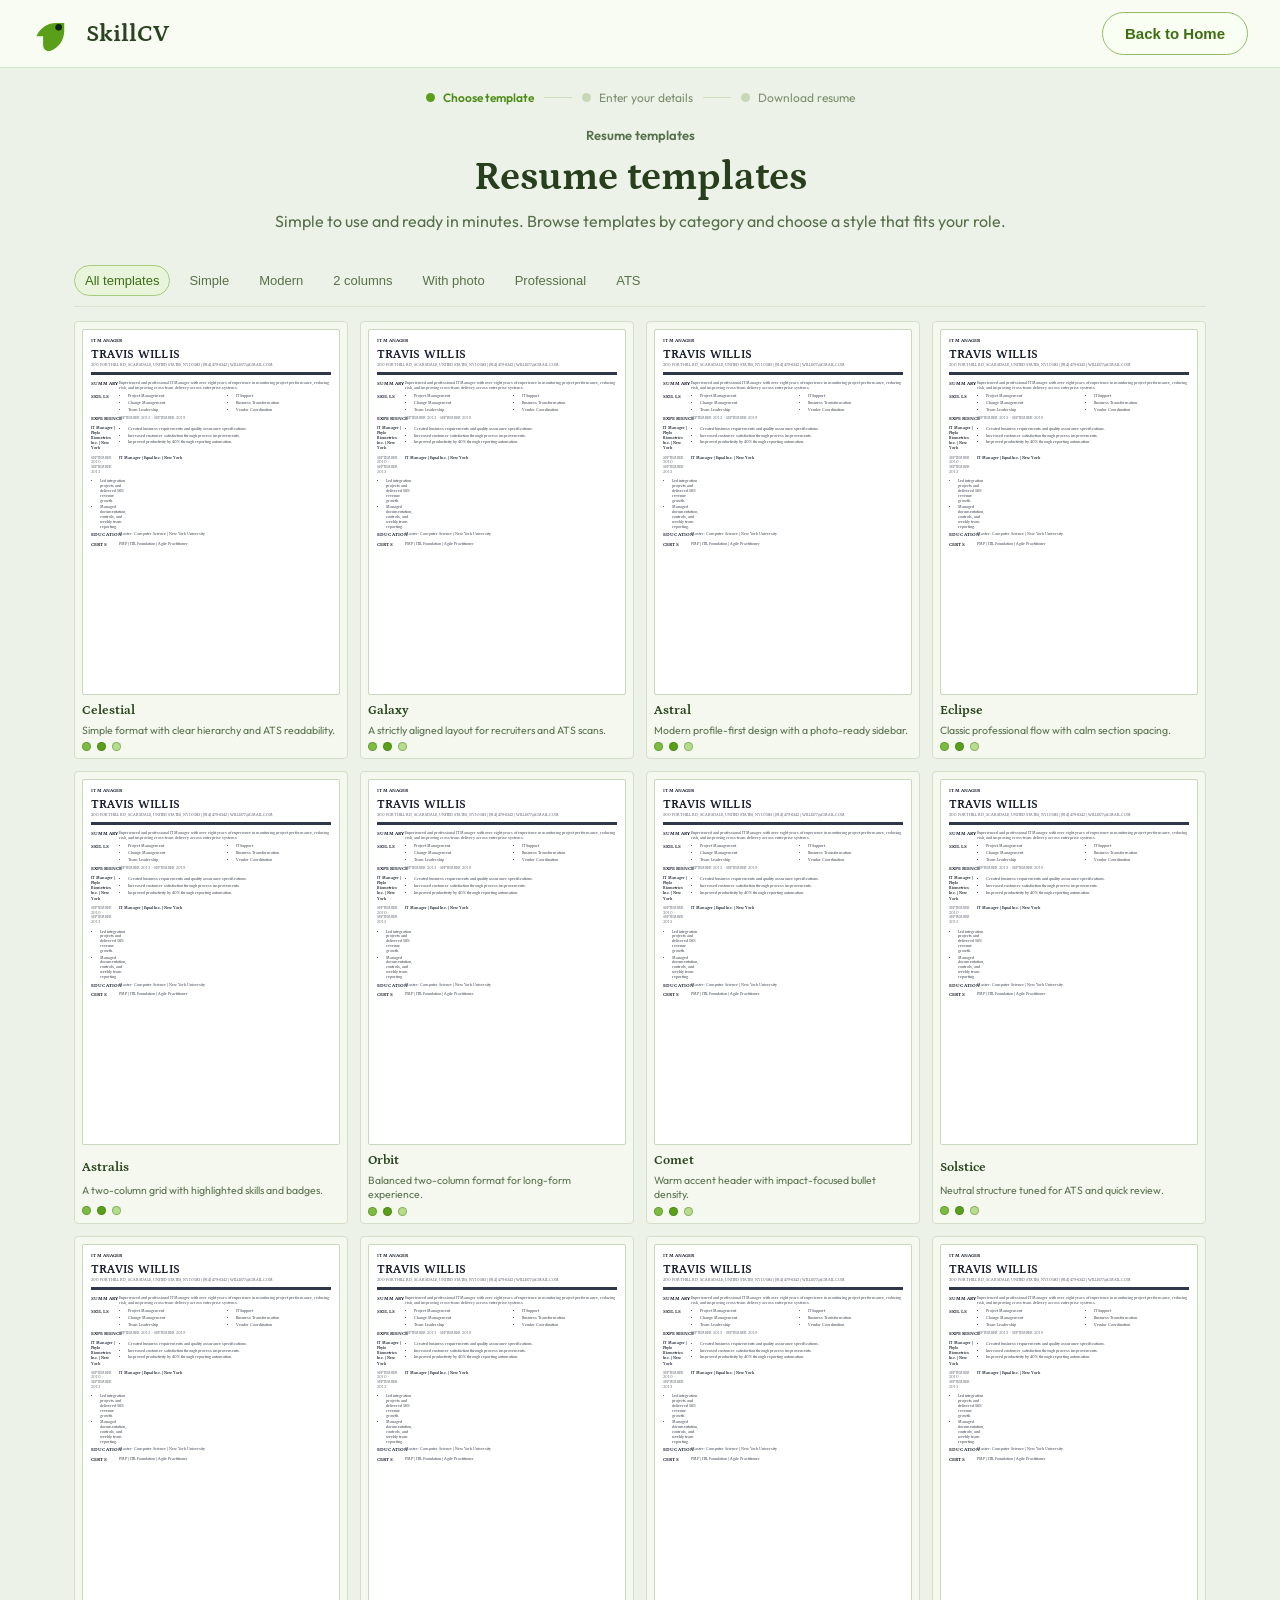
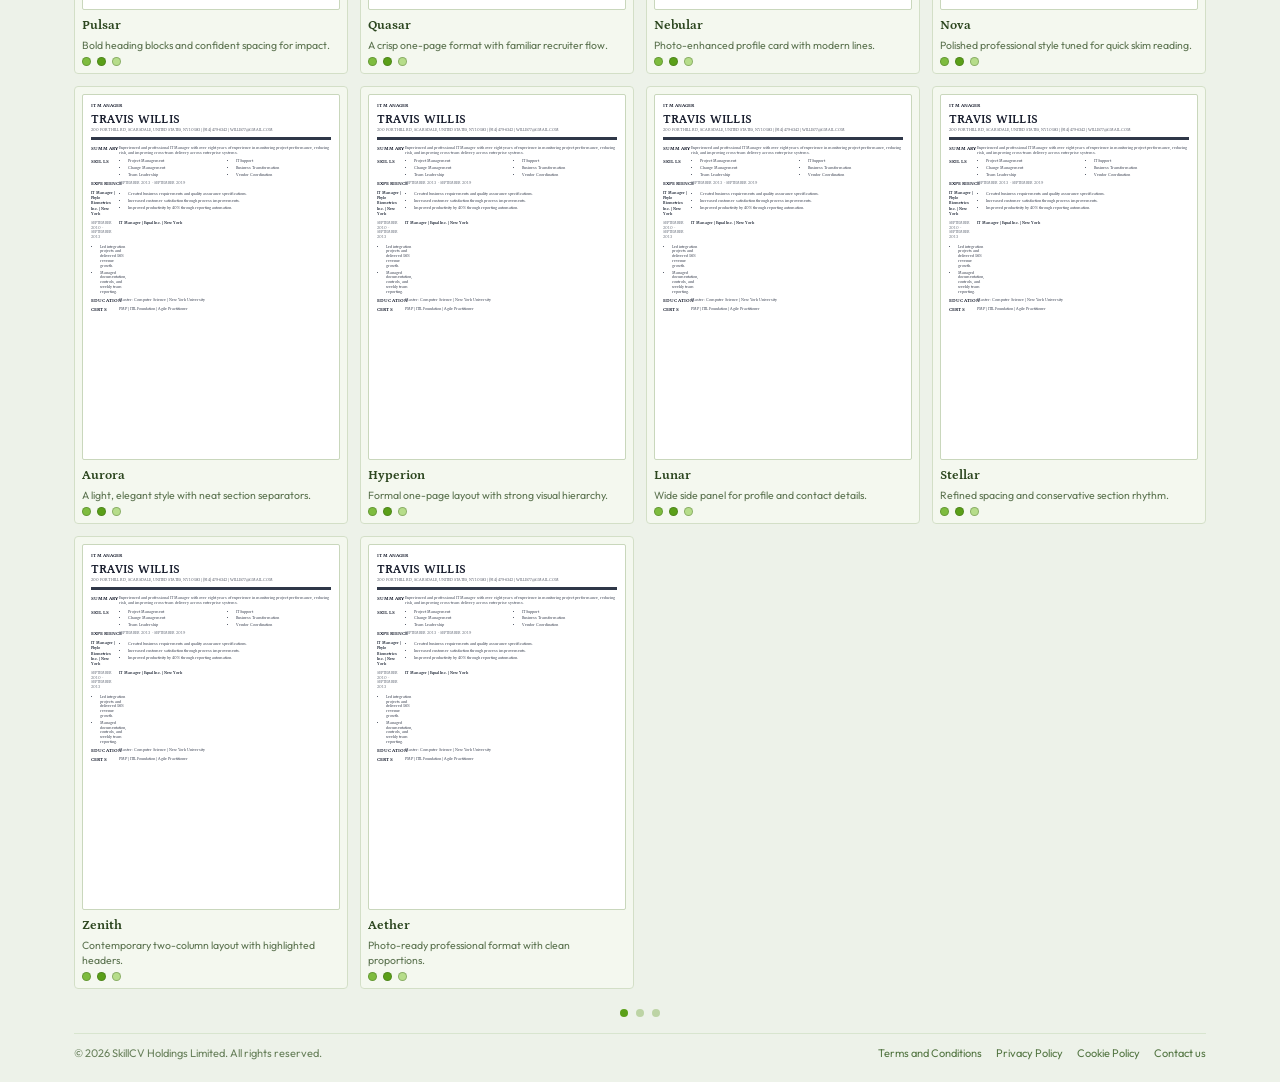
==== commit 6537bec5: "Update templates and styles for improved content presentation and readability" ====
--- a/templates.html
+++ b/templates.html
@@ -300,7 +300,7 @@
 					<div class="r-rule"></div>
 					<div class="r-section">
 						<p class="r-heading">SUMMARY</p>
-						<p class="r-copy">Experienced and professional IT Manager with over eight years of experience in monitoring project performance and ensuring company success.</p>
+						<p class="r-copy">Experienced and professional IT Manager with over eight years of experience in monitoring project performance, reducing risk, and improving cross-team delivery across enterprise systems.</p>
 					</div>
 					<div class="r-section split">
 						<p class="r-heading">SKILLS</p>
@@ -308,24 +308,38 @@
 							<ul>
 								<li>Project Management</li>
 								<li>Change Management</li>
+								<li>Team Leadership</li>
 							</ul>
 							<ul>
 								<li>IT Support</li>
 								<li>Business Transformation</li>
+								<li>Vendor Coordination</li>
 							</ul>
 						</div>
 					</div>
 					<div class="r-section">
 						<p class="r-heading">EXPERIENCE</p>
+						<p class="r-meta">SEPTEMBER 2013 - SEPTEMBER 2019</p>
 						<p class="r-job">IT Manager | Phylo Biometrics Inc. | New York</p>
 						<ul class="r-bullets">
 							<li>Created business requirements and quality assurance specifications.</li>
 							<li>Increased customer satisfaction through process improvements.</li>
+							<li>Improved productivity by 40% through reporting automation.</li>
+						</ul>
+						<p class="r-meta">SEPTEMBER 2010 - SEPTEMBER 2013</p>
+						<p class="r-job">IT Manager | Equal Inc. | New York</p>
+						<ul class="r-bullets">
+							<li>Led integration projects and delivered 56% revenue growth.</li>
+							<li>Managed documentation, controls, and weekly team reporting.</li>
 						</ul>
 					</div>
 					<div class="r-section">
 						<p class="r-heading">EDUCATION</p>
-						<p class="r-copy">Master: Computer Science</p>
+						<p class="r-copy">Master: Computer Science | New York University</p>
+					</div>
+					<div class="r-section">
+						<p class="r-heading">CERTS</p>
+						<p class="r-copy">PMP | ITIL Foundation | Agile Practitioner</p>
 					</div>
 				</div>
 			`;
--- a/style.css
+++ b/style.css
@@ -545,13 +545,13 @@
 
 .classic-preview {
 	font-family: "Petrona", serif;
-	font-size: 6.2px;
+	font-size: 6.6px;
 	color: #1b2030;
-	line-height: 1.35;
+	line-height: 1.3;
 	height: 100%;
 	display: grid;
 	grid-auto-rows: min-content;
-	gap: 4px;
+	gap: 3px;
 	overflow: hidden;
 }
 
@@ -562,7 +562,7 @@
 }
 
 .classic-preview .r-name {
-	font-size: 11px;
+	font-size: 11.5px;
 	line-height: 1;
 	margin-top: 1px;
 	font-weight: 700;
@@ -570,7 +570,7 @@
 }
 
 .classic-preview .r-contact {
-	font-size: 3.7px;
+	font-size: 3.9px;
 	color: #4e5361;
 	line-height: 1.2;
 }
@@ -583,8 +583,8 @@
 
 .classic-preview .r-section {
 	display: grid;
-	grid-template-columns: 22px 1fr;
-	gap: 5px;
+	grid-template-columns: 24px 1fr;
+	gap: 4px;
 	align-items: start;
 }
 
@@ -595,8 +595,14 @@
 }
 
 .classic-preview .r-copy {
-	font-size: 3.8px;
+	font-size: 4px;
 	color: #2f3748;
+}
+
+.classic-preview .r-meta {
+	font-size: 3.6px;
+	color: #5f6673;
+	letter-spacing: 0.01em;
 }
 
 .classic-preview .r-columns {
@@ -614,7 +620,7 @@
 }
 
 .classic-preview li {
-	font-size: 3.7px;
+	font-size: 3.85px;
 	color: #293041;
 	line-height: 1.25;
 }
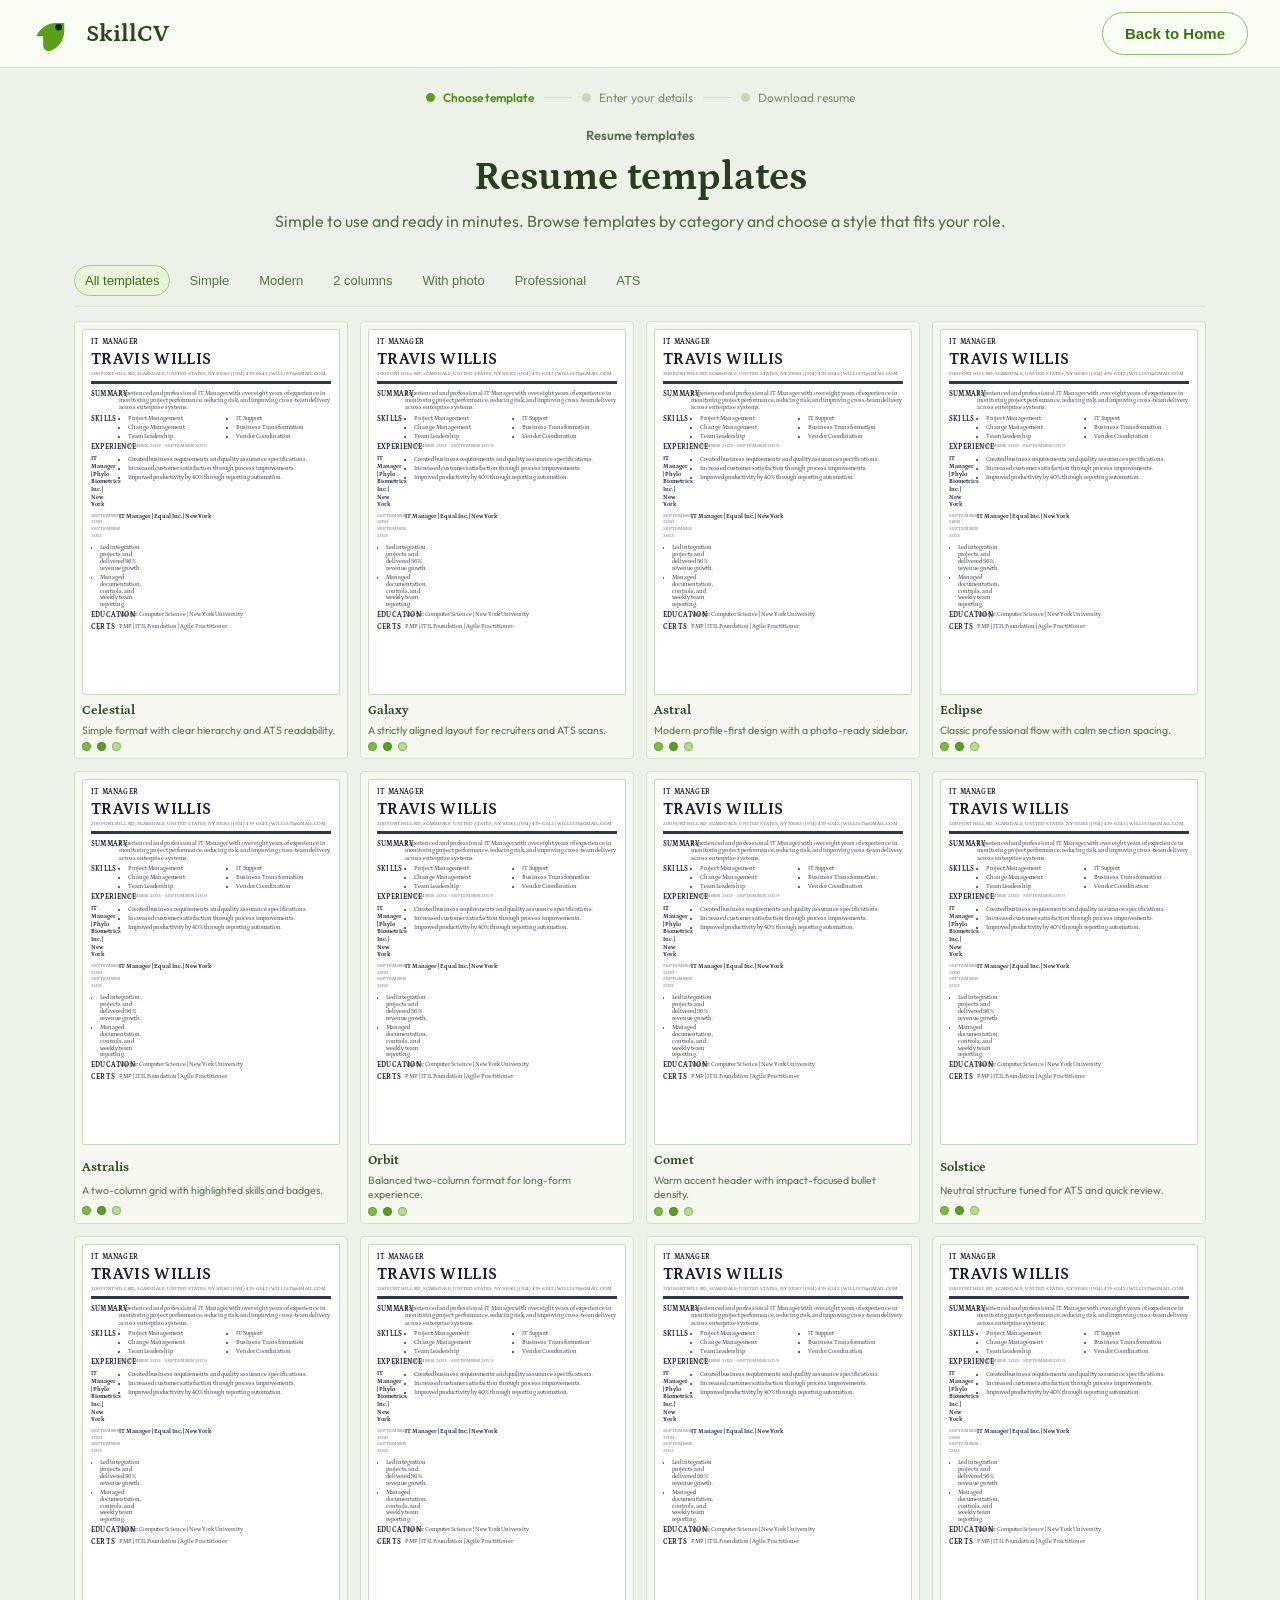
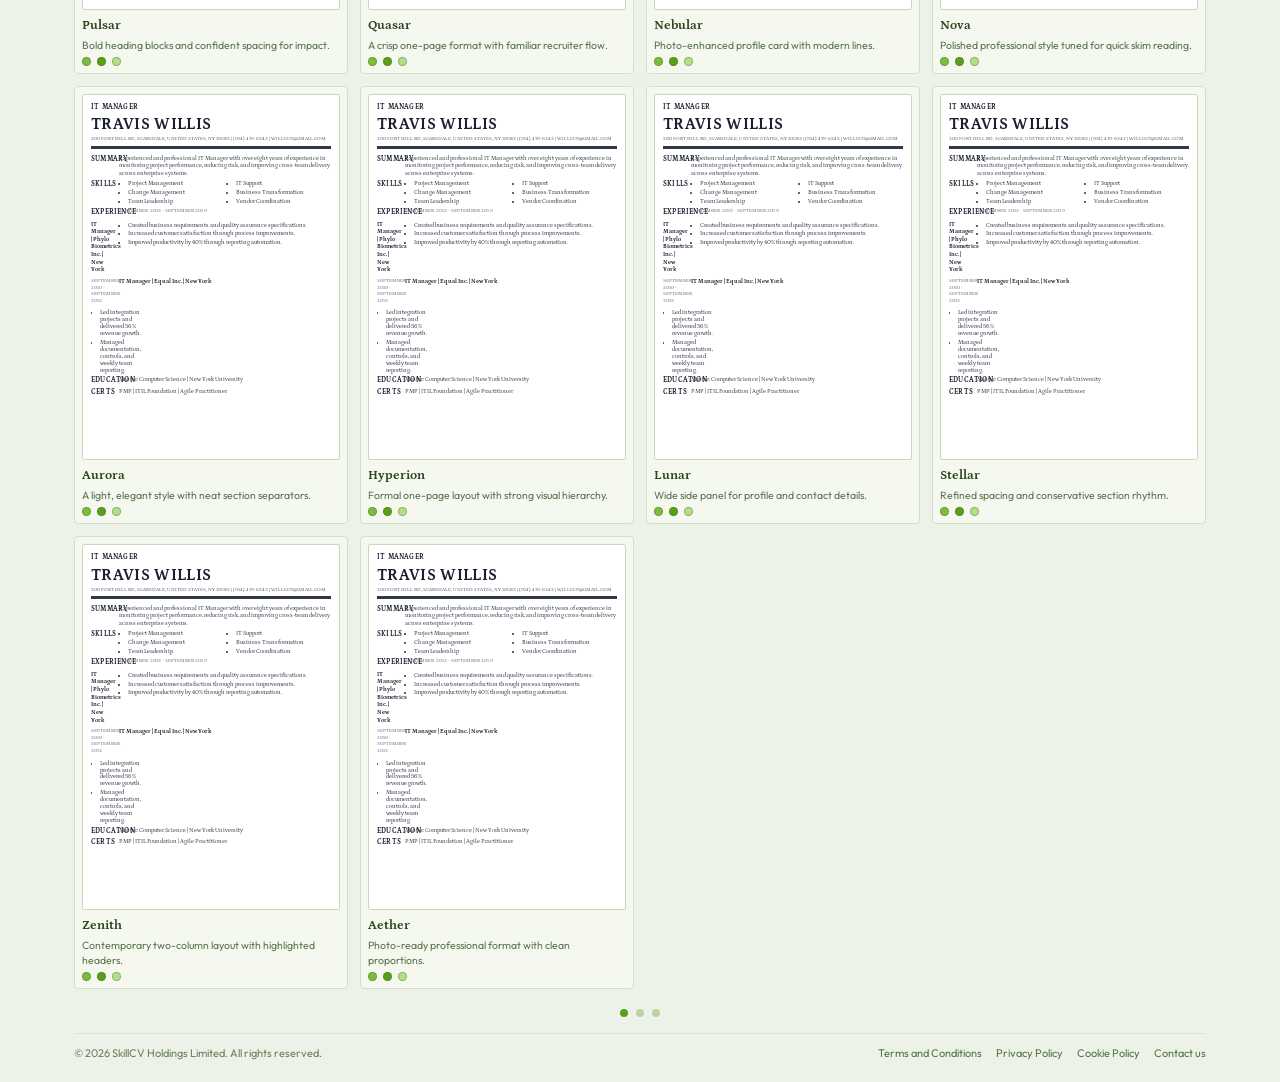
==== commit 78975363: "Add dynamic preview sizing for classic templates and adjust font sizes for better readability" ====
--- a/templates.html
+++ b/templates.html
@@ -348,6 +348,37 @@
 				sheet.innerHTML = resumePreviewMarkup;
 			});
 
+			const fitPreviewText = (preview) => {
+				if (!preview || preview.offsetParent === null) return;
+
+				let low = 4.8;
+				let high = 9.2;
+				let best = 6.6;
+
+				for (let i = 0; i < 12; i += 1) {
+					const mid = (low + high) / 2;
+					preview.style.setProperty("--preview-size", `${mid}px`);
+
+					if (preview.scrollHeight > preview.clientHeight) {
+						high = mid;
+					} else {
+						best = mid;
+						low = mid;
+					}
+				}
+
+				preview.style.setProperty("--preview-size", `${best.toFixed(2)}px`);
+			};
+
+			const fitAllPreviews = () => {
+				document.querySelectorAll(".classic-preview").forEach((preview) => {
+					fitPreviewText(preview);
+				});
+			};
+
+			fitAllPreviews();
+			window.addEventListener("resize", fitAllPreviews);
+
 			const filterChips = document.querySelectorAll(".filter-chip");
 			const templateCards = document.querySelectorAll(".template-market-card");
 
@@ -362,6 +393,8 @@
 						const visible = selected === "all" || tags.includes(selected);
 						card.style.display = visible ? "grid" : "none";
 					});
+
+					fitAllPreviews();
 				});
 			});
 		</script>
--- a/style.css
+++ b/style.css
@@ -544,8 +544,9 @@
 }
 
 .classic-preview {
+	--preview-size: 6.6px;
 	font-family: "Petrona", serif;
-	font-size: 6.6px;
+	font-size: var(--preview-size);
 	color: #1b2030;
 	line-height: 1.3;
 	height: 100%;
@@ -556,13 +557,13 @@
 }
 
 .classic-preview .r-role {
-	font-size: 5px;
+	font-size: 0.76em;
 	font-weight: 700;
 	letter-spacing: 0.03em;
 }
 
 .classic-preview .r-name {
-	font-size: 11.5px;
+	font-size: 1.74em;
 	line-height: 1;
 	margin-top: 1px;
 	font-weight: 700;
@@ -570,7 +571,7 @@
 }
 
 .classic-preview .r-contact {
-	font-size: 3.9px;
+	font-size: 0.59em;
 	color: #4e5361;
 	line-height: 1.2;
 }
@@ -589,18 +590,18 @@
 }
 
 .classic-preview .r-heading {
-	font-size: 4.8px;
+	font-size: 0.73em;
 	font-weight: 700;
 	letter-spacing: 0.03em;
 }
 
 .classic-preview .r-copy {
-	font-size: 4px;
+	font-size: 0.62em;
 	color: #2f3748;
 }
 
 .classic-preview .r-meta {
-	font-size: 3.6px;
+	font-size: 0.55em;
 	color: #5f6673;
 	letter-spacing: 0.01em;
 }
@@ -620,13 +621,13 @@
 }
 
 .classic-preview li {
-	font-size: 3.85px;
+	font-size: 0.6em;
 	color: #293041;
 	line-height: 1.25;
 }
 
 .classic-preview .r-job {
-	font-size: 4px;
+	font-size: 0.64em;
 	font-weight: 700;
 	color: #222a39;
 }
